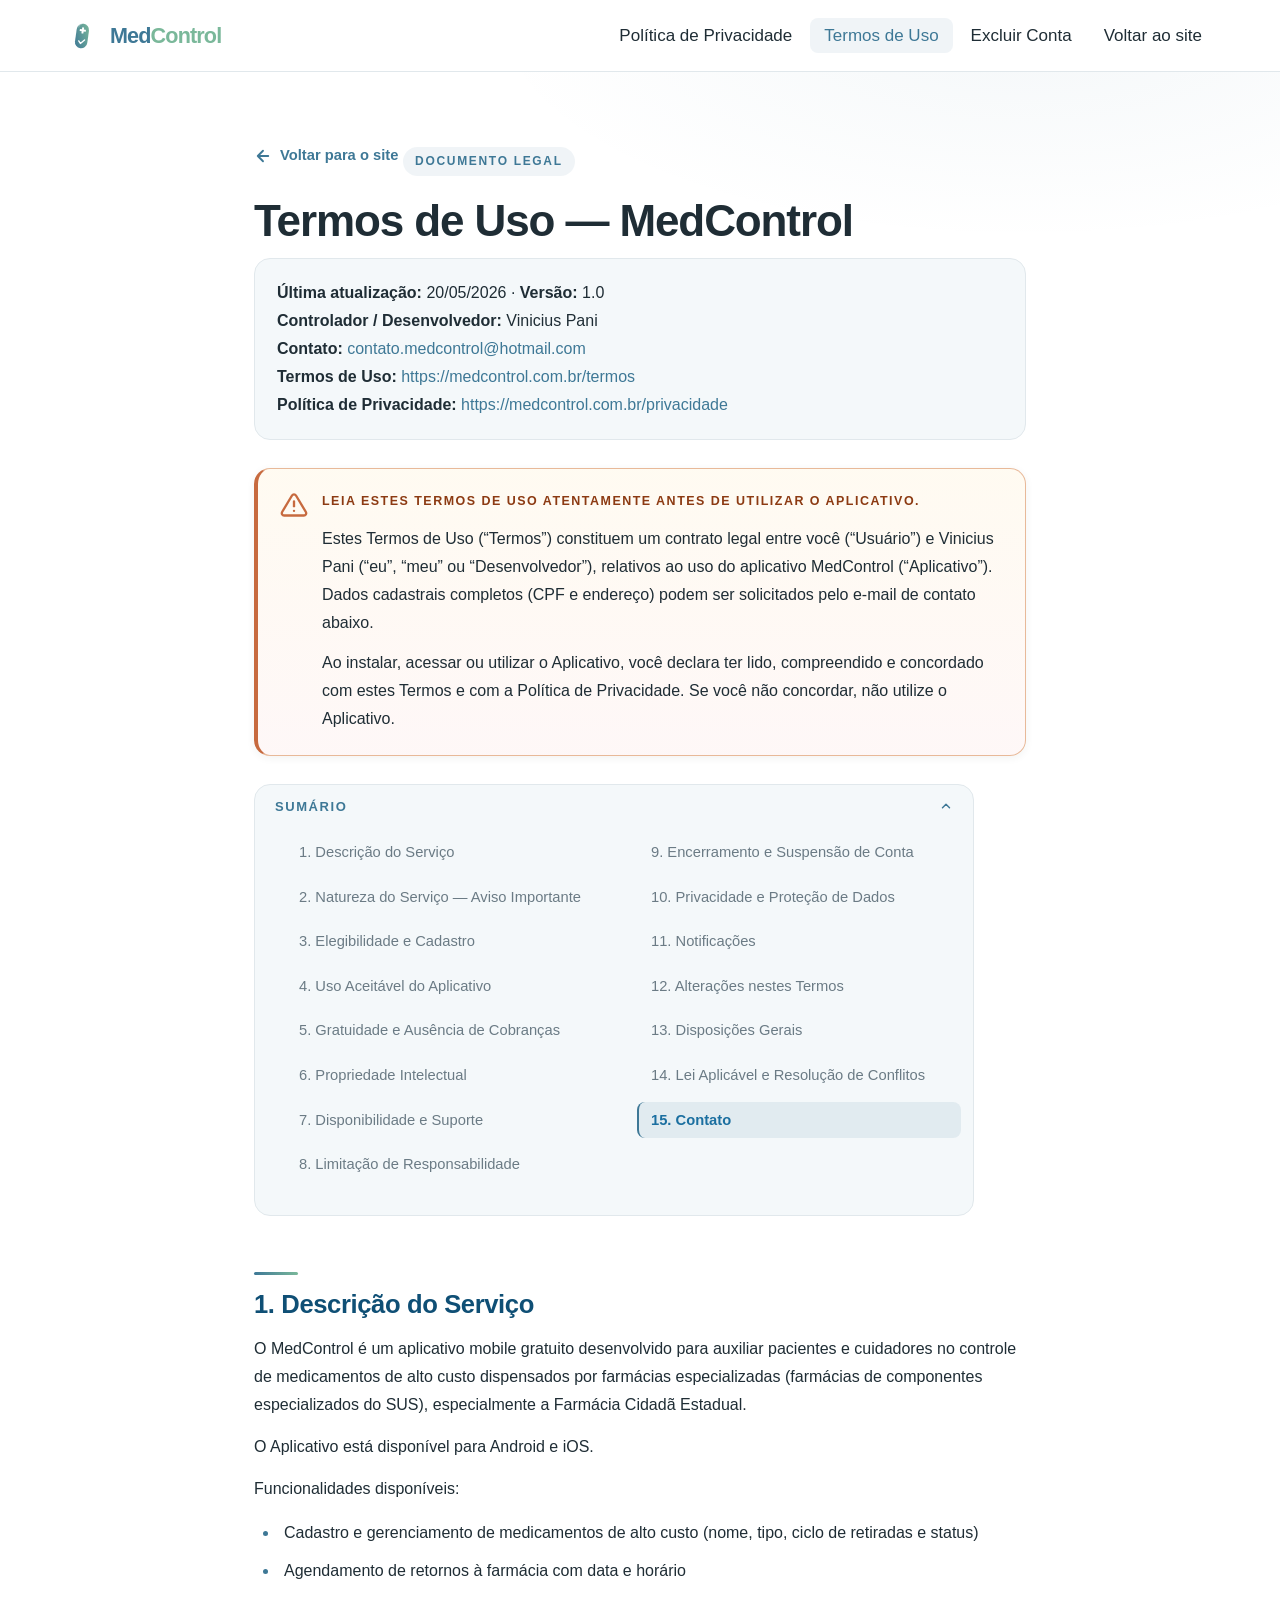
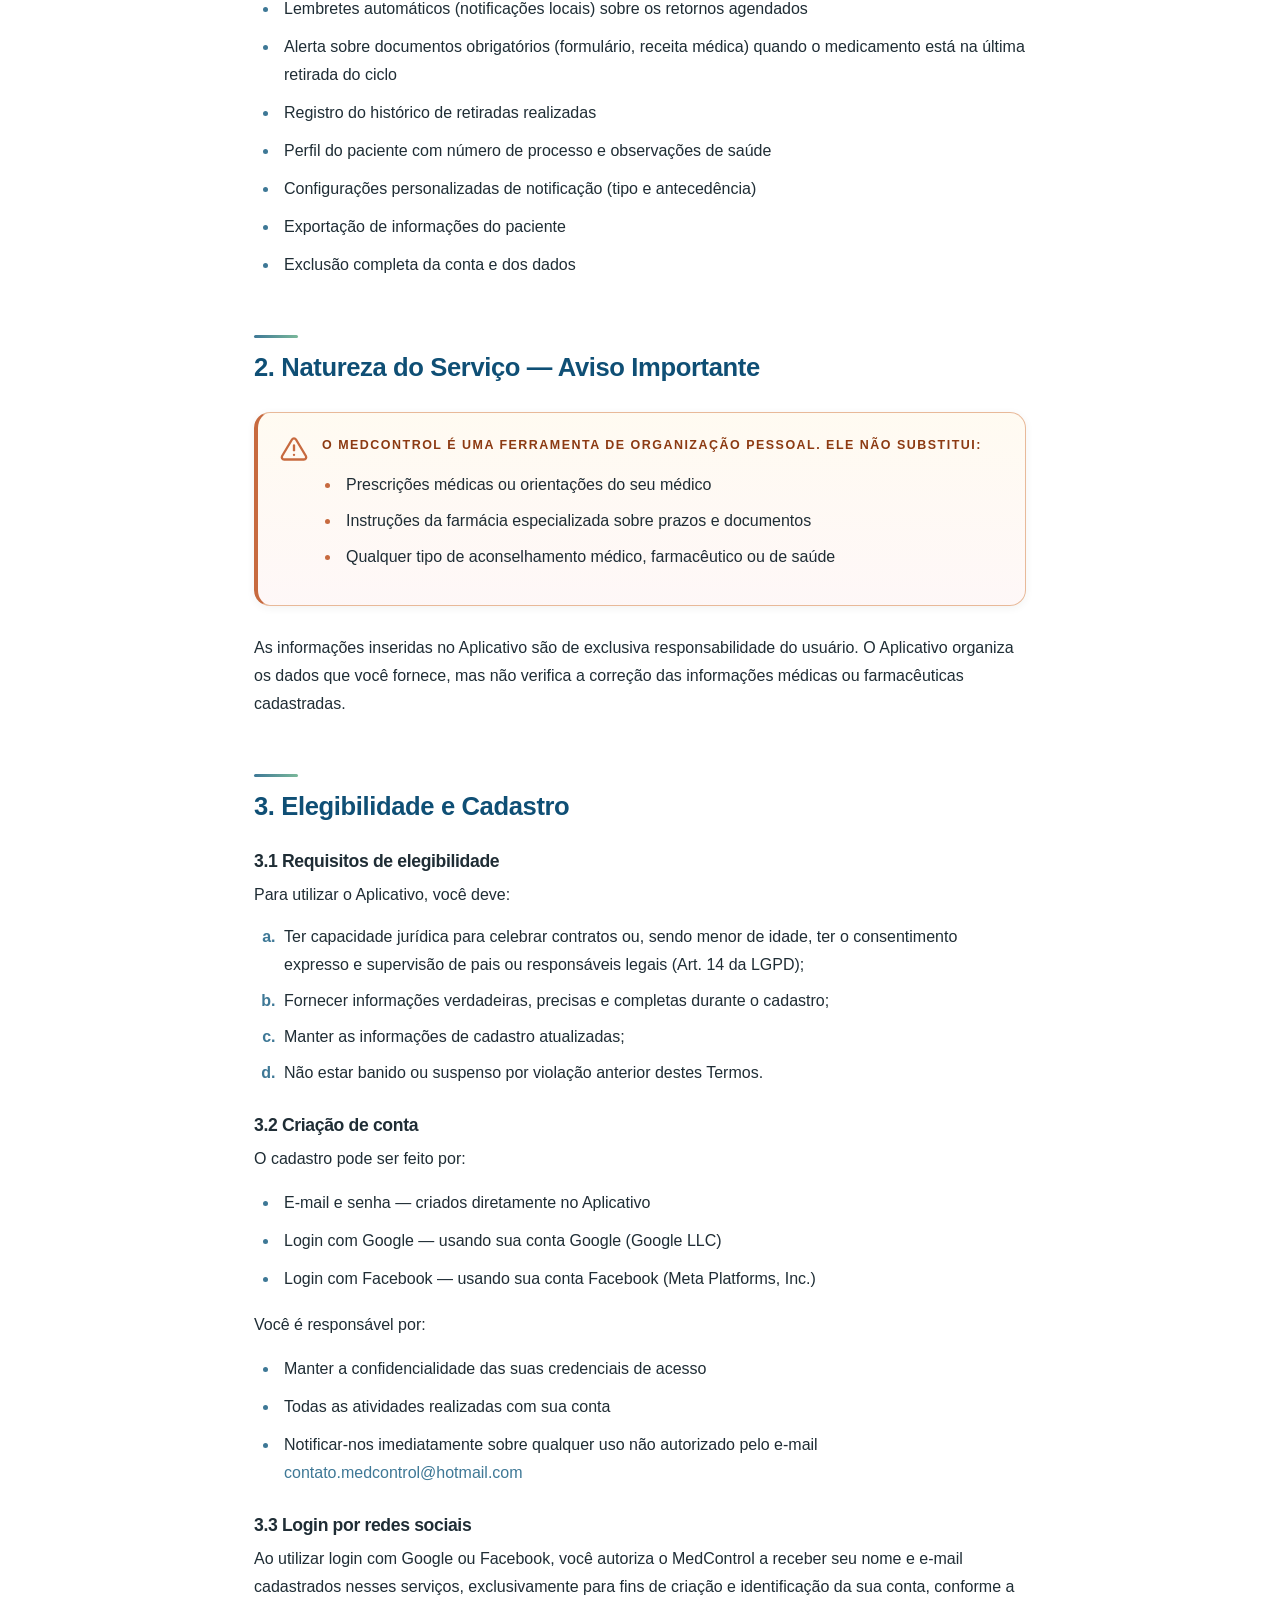
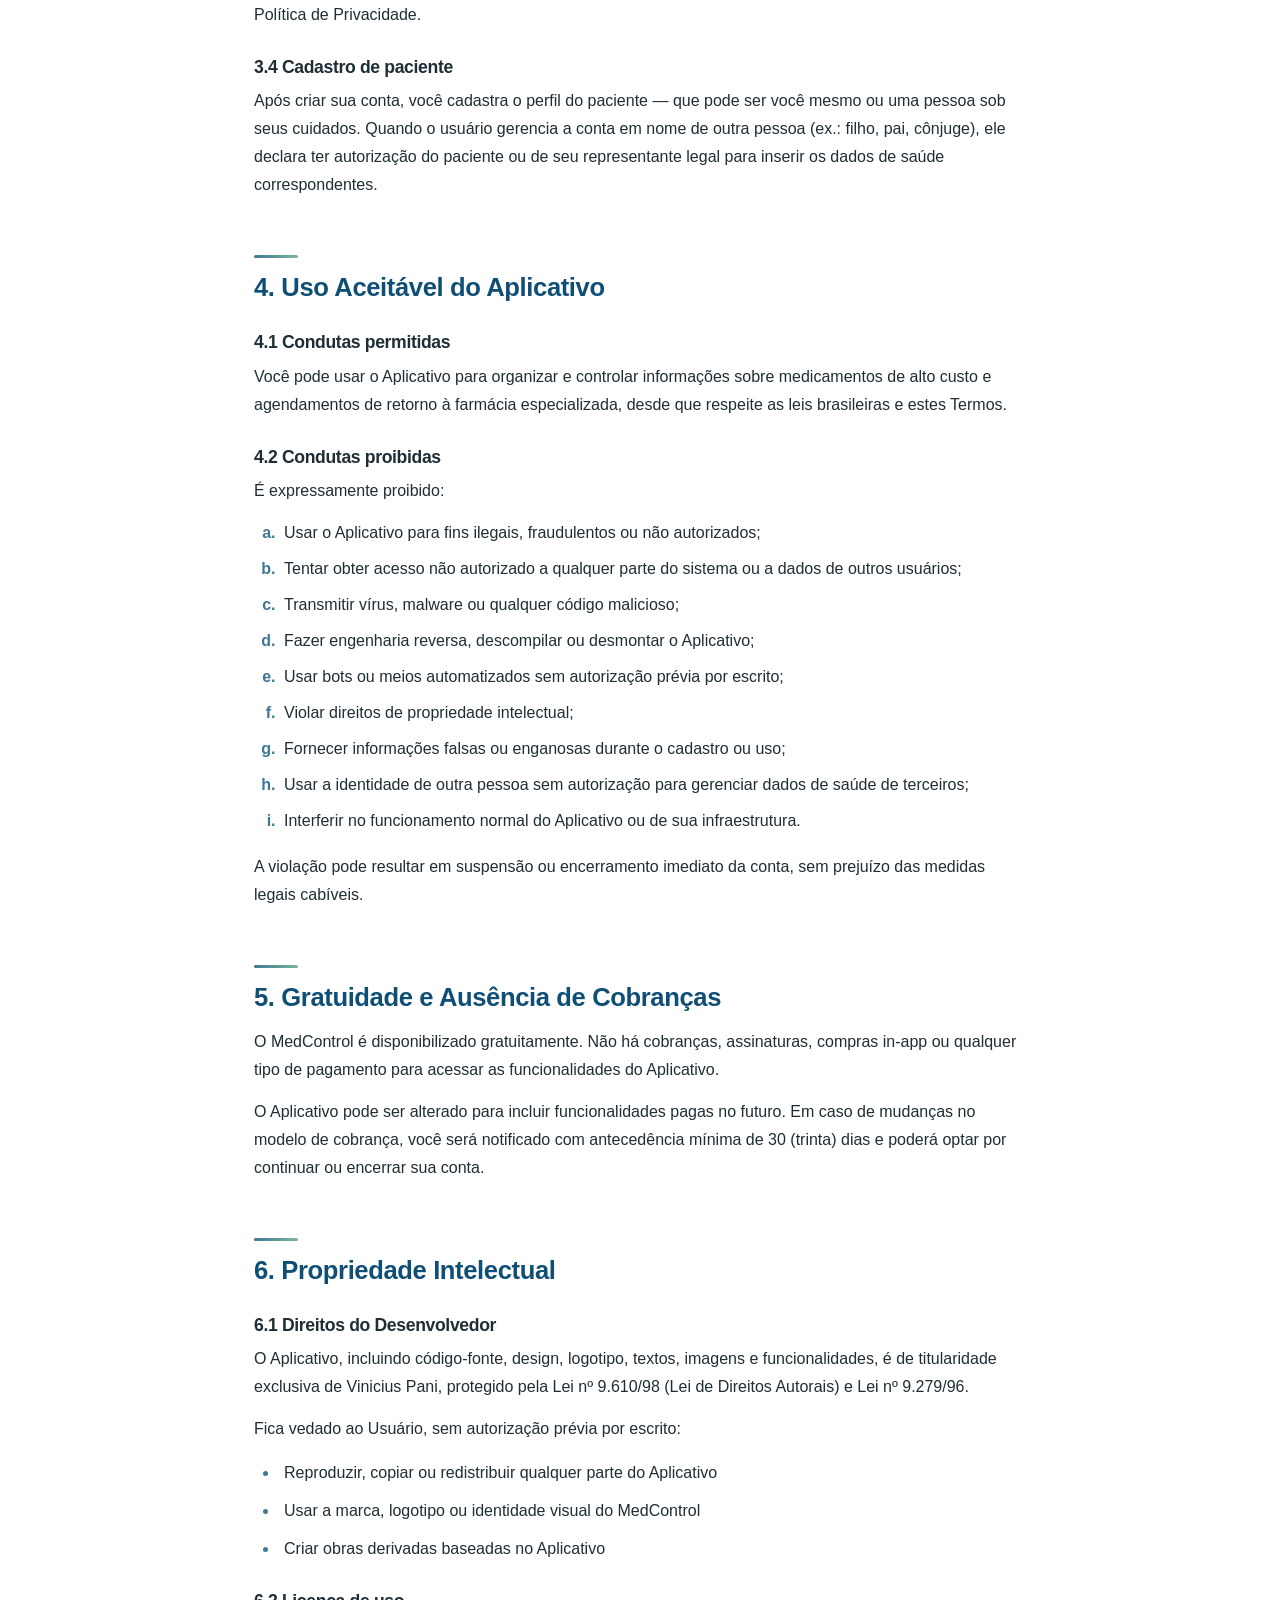
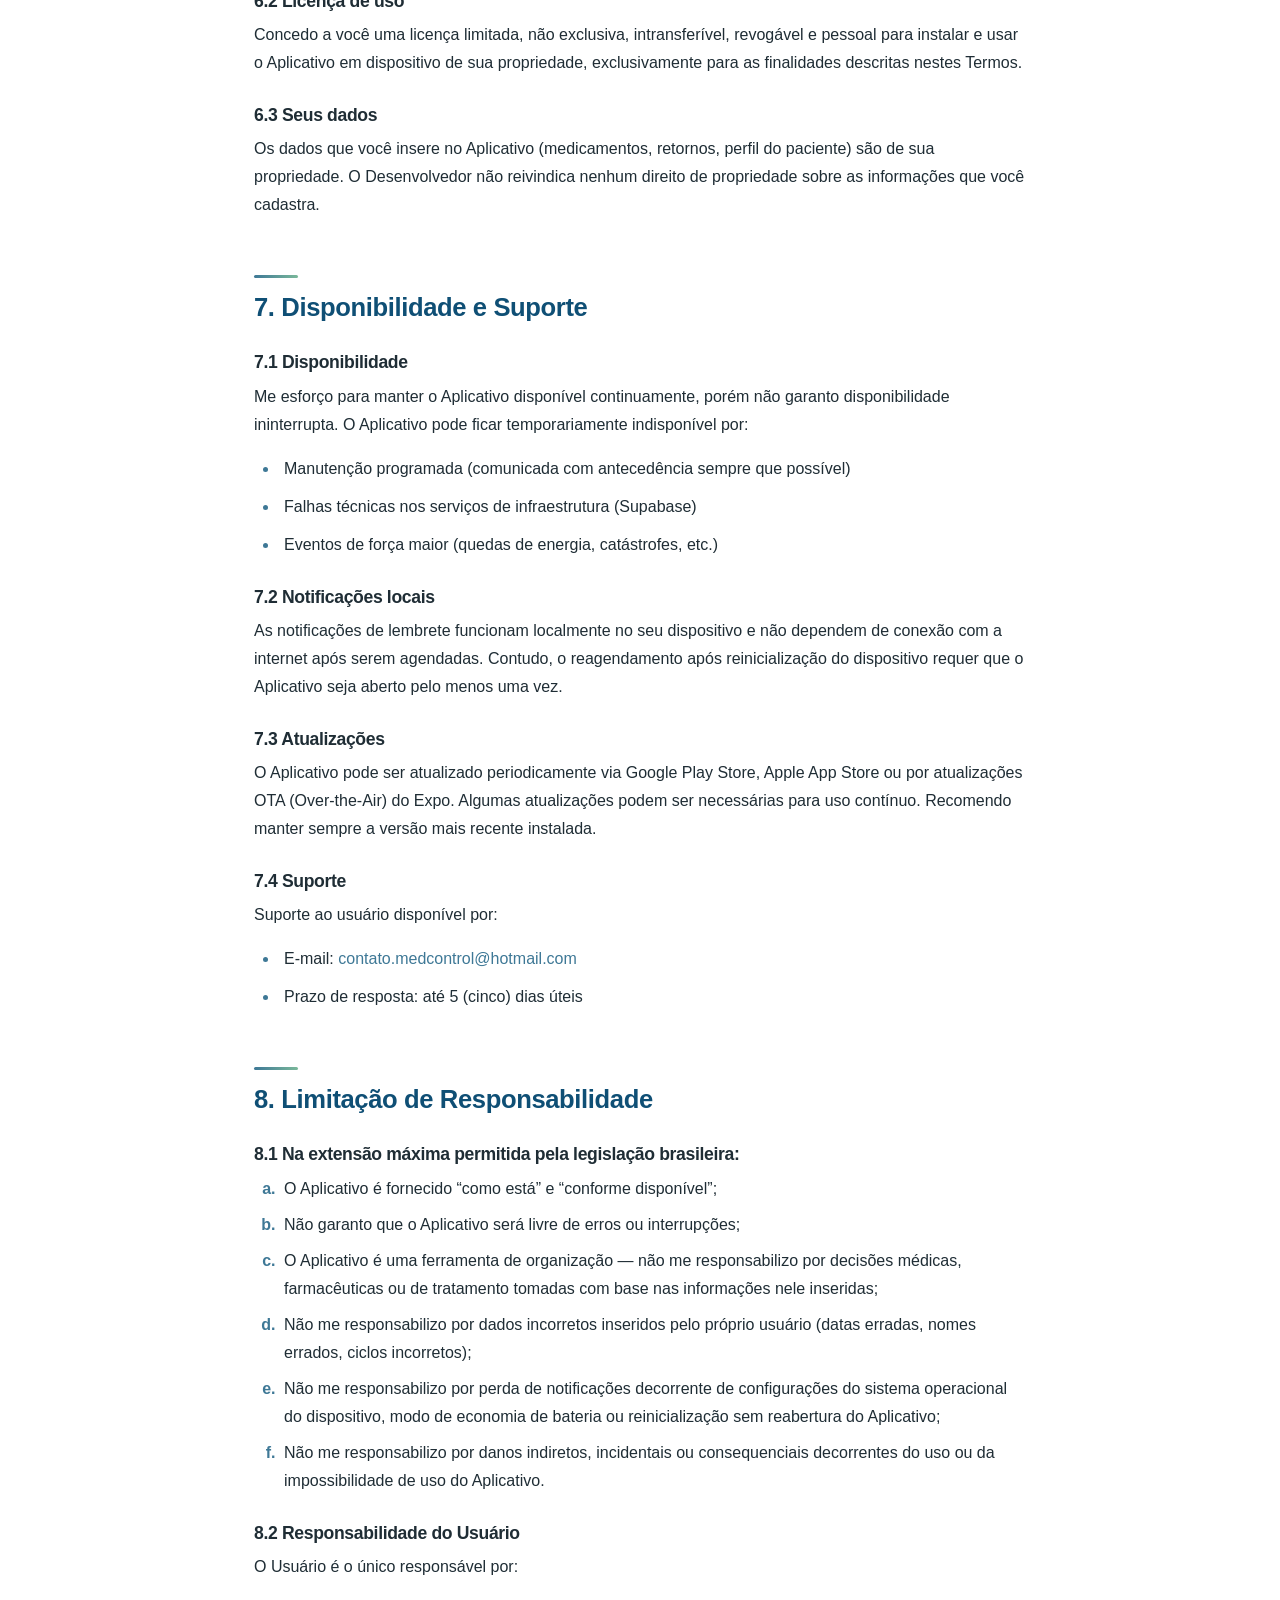
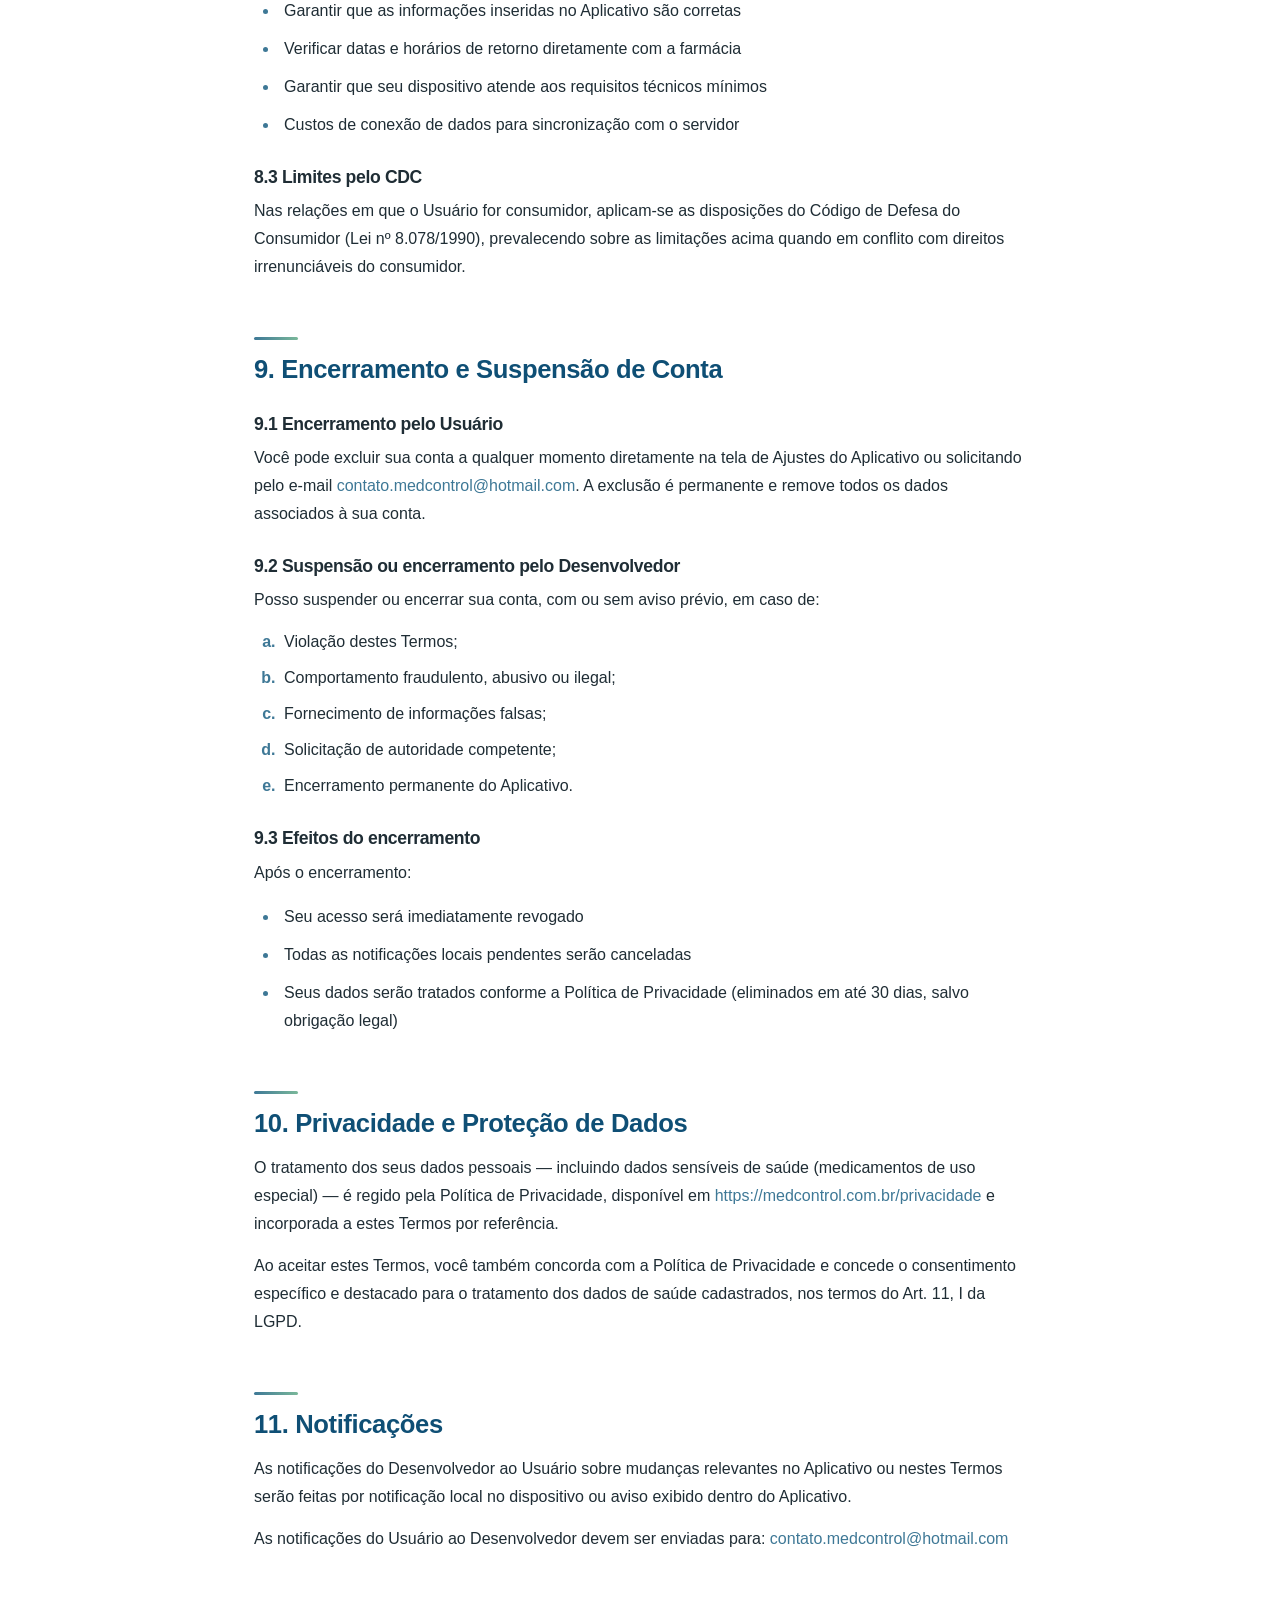
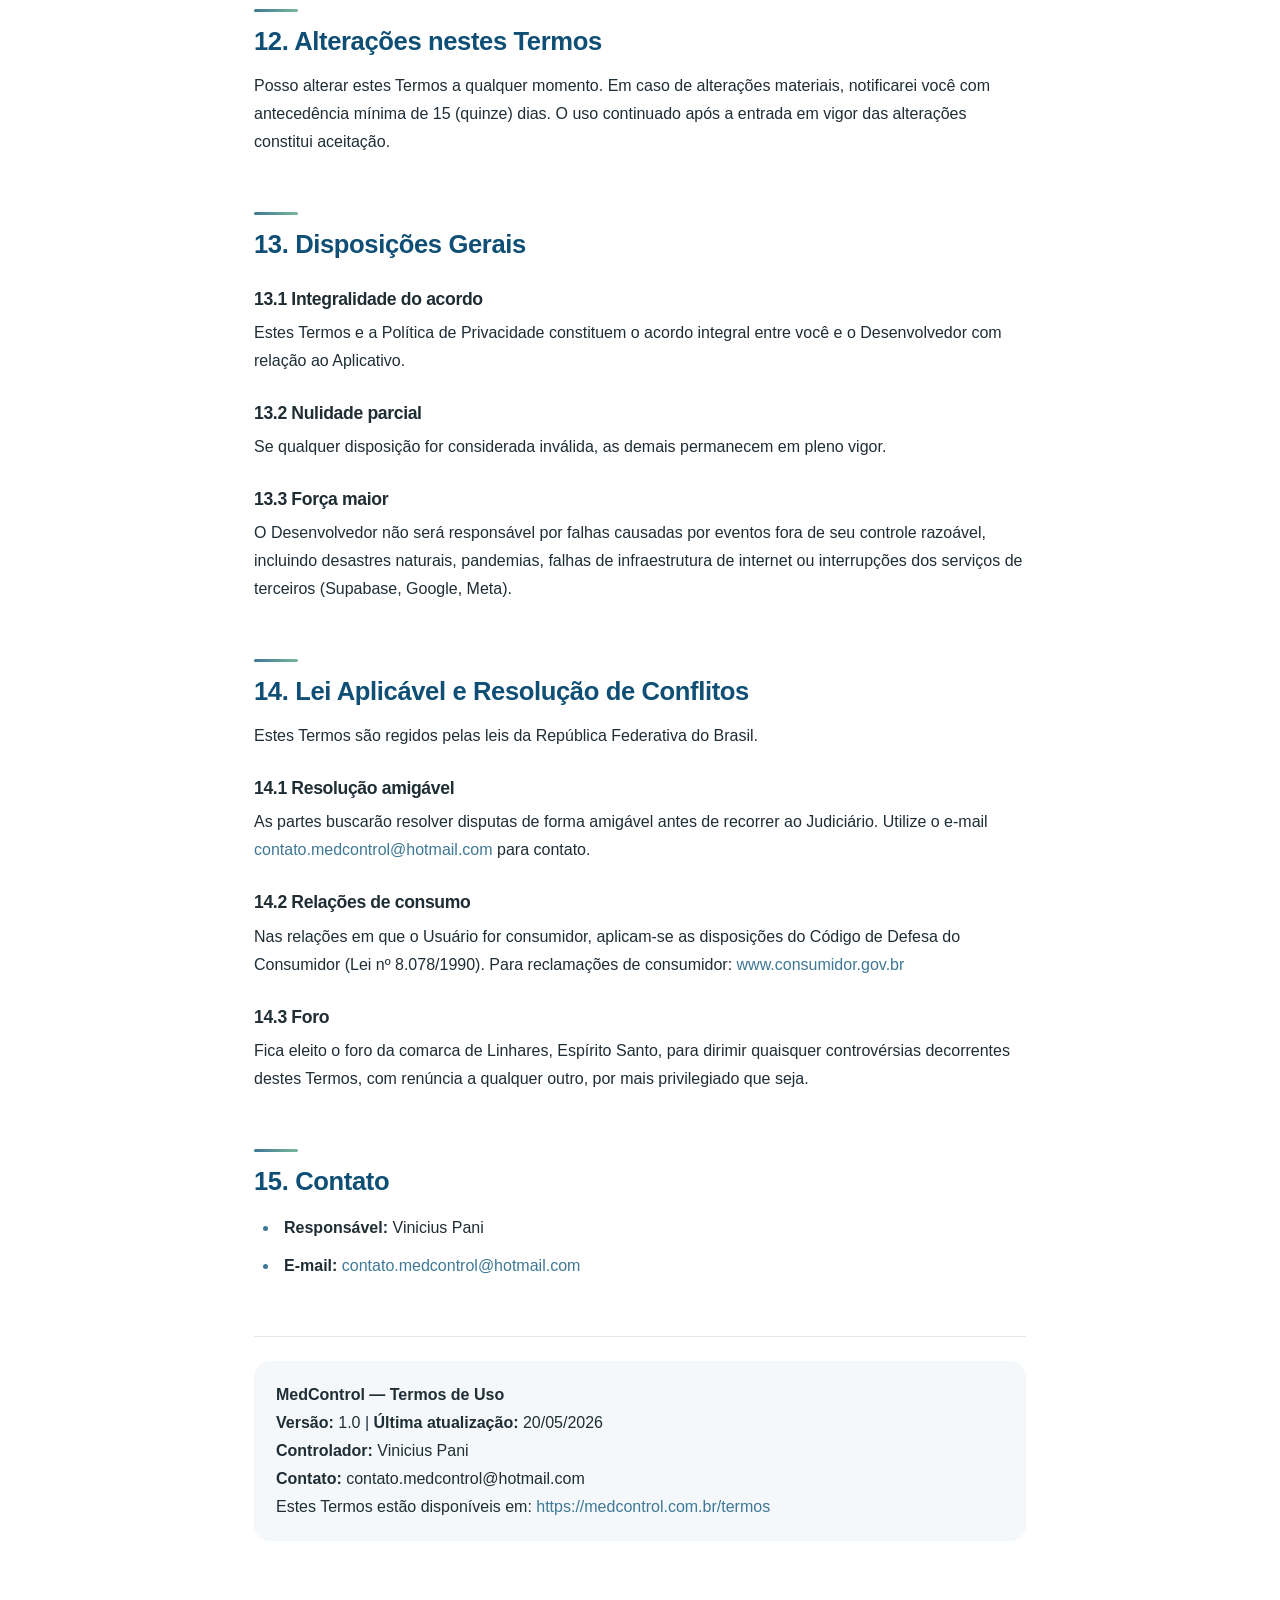
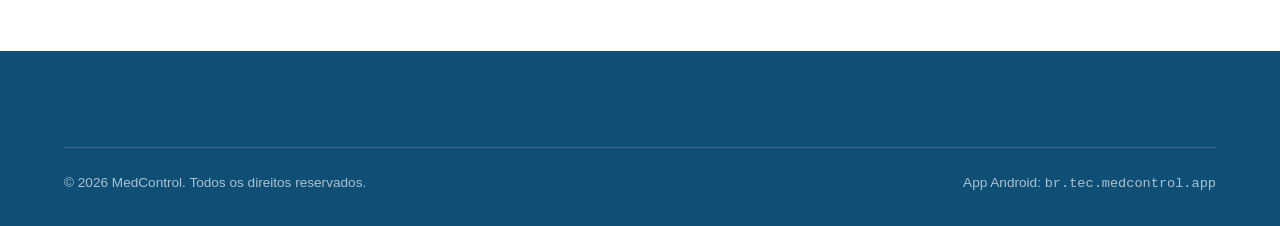
==== privacidade/termos.html @ dd40bfa2 "commit inicial projeto" ====
<!DOCTYPE html>
<html lang="pt-BR">
<head>
  <meta charset="UTF-8" />
  <meta name="viewport" content="width=device-width, initial-scale=1" />
  <title>Termos de Uso — MedControl</title>
  <meta name="description" content="Termos de Uso do MedControl. Leia antes de utilizar o aplicativo. O MedControl é ferramenta auxiliar e não substitui orientação médica." />
  <meta name="robots" content="index, follow" />
  <meta name="theme-color" content="#3E7896" />
  <link rel="canonical" href="https://privacidade.medcontrol.tec.br/termos.html" />

  <link rel="icon" type="image/svg+xml" href="/assets/brand/logo-mark.svg" />
  <link rel="apple-touch-icon" href="/assets/brand/app-icon.svg" />

  <meta property="og:type" content="article" />
  <meta property="og:locale" content="pt_BR" />
  <meta property="og:site_name" content="MedControl" />
  <meta property="og:title" content="Termos de Uso — MedControl" />
  <meta property="og:description" content="Condições para utilização do aplicativo MedControl." />
  <meta property="og:url" content="https://privacidade.medcontrol.tec.br/termos.html" />
  <meta property="og:image" content="https://medcontrol.tec.br/assets/og/og-image.png" />

  <meta name="twitter:card" content="summary_large_image" />
  <meta name="twitter:title" content="Termos de Uso — MedControl" />
  <meta name="twitter:description" content="Condições para utilização do aplicativo MedControl." />

  <link rel="stylesheet" href="/assets/css/styles.css" />
</head>
<body>

<a class="skip-link" href="#main">Pular para o conteúdo</a>

<header class="site-header">
  <div class="container">
    <a class="brand" href="../" aria-label="MedControl - voltar para o site">
      <img class="brand__mark" src="/assets/brand/logo-mark.svg" alt="" width="36" height="36" />
      <span class="brand__wordmark">
        <span class="w-med">Med</span><span class="w-control">Control</span>
      </span>
    </a>
    <nav class="nav" data-nav data-open="false" aria-label="Documentos legais">
      <ul class="nav__list">
        <li><a href="index.html">Política de Privacidade</a></li>
        <li><a href="termos.html" aria-current="page">Termos de Uso</a></li>
        <li><a href="exclusao-de-conta.html">Excluir Conta</a></li>
        <li><a href="../">Voltar ao site</a></li>
      </ul>
    </nav>
  </div>
</header>

<main id="main" class="legal">
  <div class="legal__layout">
    <div class="legal__container">
    <a class="legal__back" href="../">Voltar para o site</a>

    <span class="legal__eyebrow">Documento legal</span>
    <h1>Termos de Uso &mdash; MedControl</h1>
    <p class="legal__meta-card">
      <strong>Última atualização:</strong> 20/05/2026 &middot;
      <strong>Versão:</strong> 1.0<br />
      <strong>Controlador / Desenvolvedor:</strong> Vinicius Pani<br />
      <strong>Contato:</strong> <a href="mailto:contato.medcontrol@hotmail.com">contato.medcontrol@hotmail.com</a><br />
      <strong>Termos de Uso:</strong> <a href="https://medcontrol.com.br/termos" target="_blank" rel="noopener noreferrer">https://medcontrol.com.br/termos</a><br />
      <strong>Política de Privacidade:</strong> <a href="index.html">https://medcontrol.com.br/privacidade</a>
    </p>

    <div class="legal__warning" role="note">
      <p><strong>LEIA ESTES TERMOS DE USO ATENTAMENTE ANTES DE UTILIZAR O APLICATIVO.</strong></p>
      <p>Estes Termos de Uso (&ldquo;Termos&rdquo;) constituem um contrato legal entre você (&ldquo;Usuário&rdquo;) e Vinicius Pani (&ldquo;eu&rdquo;, &ldquo;meu&rdquo; ou &ldquo;Desenvolvedor&rdquo;), relativos ao uso do aplicativo MedControl (&ldquo;Aplicativo&rdquo;). Dados cadastrais completos (CPF e endereço) podem ser solicitados pelo e-mail de contato abaixo.</p>
      <p>Ao instalar, acessar ou utilizar o Aplicativo, você declara ter lido, compreendido e concordado com estes Termos e com a Política de Privacidade. Se você não concordar, não utilize o Aplicativo.</p>
    </div>

    <nav class="legal__toc" data-toc data-open="true" aria-label="Sumário do documento">
      <button type="button" class="legal__toc-header" aria-expanded="true" aria-controls="toc-list-termos">Sumário</button>
      <ol id="toc-list-termos" class="legal__toc-list">
        <li><a href="#secao-1">1. Descrição do Serviço</a></li>
        <li><a href="#secao-2">2. Natureza do Serviço &mdash; Aviso Importante</a></li>
        <li><a href="#secao-3">3. Elegibilidade e Cadastro</a></li>
        <li><a href="#secao-4">4. Uso Aceitável do Aplicativo</a></li>
        <li><a href="#secao-5">5. Gratuidade e Ausência de Cobranças</a></li>
        <li><a href="#secao-6">6. Propriedade Intelectual</a></li>
        <li><a href="#secao-7">7. Disponibilidade e Suporte</a></li>
        <li><a href="#secao-8">8. Limitação de Responsabilidade</a></li>
        <li><a href="#secao-9">9. Encerramento e Suspensão de Conta</a></li>
        <li><a href="#secao-10">10. Privacidade e Proteção de Dados</a></li>
        <li><a href="#secao-11">11. Notificações</a></li>
        <li><a href="#secao-12">12. Alterações nestes Termos</a></li>
        <li><a href="#secao-13">13. Disposições Gerais</a></li>
        <li><a href="#secao-14">14. Lei Aplicável e Resolução de Conflitos</a></li>
        <li><a href="#secao-15">15. Contato</a></li>
      </ol>
    </nav>

    <h2 id="secao-1">1. Descrição do Serviço</h2>
    <p>O MedControl é um aplicativo mobile gratuito desenvolvido para auxiliar pacientes e cuidadores no controle de medicamentos de alto custo dispensados por farmácias especializadas (farmácias de componentes especializados do SUS), especialmente a Farmácia Cidadã Estadual.</p>
    <p>O Aplicativo está disponível para Android e iOS.</p>
    <p>Funcionalidades disponíveis:</p>
    <ul>
      <li>Cadastro e gerenciamento de medicamentos de alto custo (nome, tipo, ciclo de retiradas e status)</li>
      <li>Agendamento de retornos à farmácia com data e horário</li>
      <li>Lembretes automáticos (notificações locais) sobre os retornos agendados</li>
      <li>Alerta sobre documentos obrigatórios (formulário, receita médica) quando o medicamento está na última retirada do ciclo</li>
      <li>Registro do histórico de retiradas realizadas</li>
      <li>Perfil do paciente com número de processo e observações de saúde</li>
      <li>Configurações personalizadas de notificação (tipo e antecedência)</li>
      <li>Exportação de informações do paciente</li>
      <li>Exclusão completa da conta e dos dados</li>
    </ul>

    <h2 id="secao-2">2. Natureza do Serviço &mdash; Aviso Importante</h2>
    <div class="legal__warning" role="note">
      <p><strong>O MedControl é uma ferramenta de ORGANIZAÇÃO PESSOAL. Ele não substitui:</strong></p>
      <ul>
        <li>Prescrições médicas ou orientações do seu médico</li>
        <li>Instruções da farmácia especializada sobre prazos e documentos</li>
        <li>Qualquer tipo de aconselhamento médico, farmacêutico ou de saúde</li>
      </ul>
    </div>
    <p>As informações inseridas no Aplicativo são de exclusiva responsabilidade do usuário. O Aplicativo organiza os dados que você fornece, mas não verifica a correção das informações médicas ou farmacêuticas cadastradas.</p>

    <h2 id="secao-3">3. Elegibilidade e Cadastro</h2>

    <h3>3.1 Requisitos de elegibilidade</h3>
    <p>Para utilizar o Aplicativo, você deve:</p>
    <ol type="a">
      <li>Ter capacidade jurídica para celebrar contratos ou, sendo menor de idade, ter o consentimento expresso e supervisão de pais ou responsáveis legais (Art. 14 da LGPD);</li>
      <li>Fornecer informações verdadeiras, precisas e completas durante o cadastro;</li>
      <li>Manter as informações de cadastro atualizadas;</li>
      <li>Não estar banido ou suspenso por violação anterior destes Termos.</li>
    </ol>

    <h3>3.2 Criação de conta</h3>
    <p>O cadastro pode ser feito por:</p>
    <ul>
      <li>E-mail e senha &mdash; criados diretamente no Aplicativo</li>
      <li>Login com Google &mdash; usando sua conta Google (Google LLC)</li>
      <li>Login com Facebook &mdash; usando sua conta Facebook (Meta Platforms, Inc.)</li>
    </ul>
    <p>Você é responsável por:</p>
    <ul>
      <li>Manter a confidencialidade das suas credenciais de acesso</li>
      <li>Todas as atividades realizadas com sua conta</li>
      <li>Notificar-nos imediatamente sobre qualquer uso não autorizado pelo e-mail <a href="mailto:contato.medcontrol@hotmail.com">contato.medcontrol@hotmail.com</a></li>
    </ul>

    <h3>3.3 Login por redes sociais</h3>
    <p>Ao utilizar login com Google ou Facebook, você autoriza o MedControl a receber seu nome e e-mail cadastrados nesses serviços, exclusivamente para fins de criação e identificação da sua conta, conforme a Política de Privacidade.</p>

    <h3>3.4 Cadastro de paciente</h3>
    <p>Após criar sua conta, você cadastra o perfil do paciente &mdash; que pode ser você mesmo ou uma pessoa sob seus cuidados. Quando o usuário gerencia a conta em nome de outra pessoa (ex.: filho, pai, cônjuge), ele declara ter autorização do paciente ou de seu representante legal para inserir os dados de saúde correspondentes.</p>

    <h2 id="secao-4">4. Uso Aceitável do Aplicativo</h2>

    <h3>4.1 Condutas permitidas</h3>
    <p>Você pode usar o Aplicativo para organizar e controlar informações sobre medicamentos de alto custo e agendamentos de retorno à farmácia especializada, desde que respeite as leis brasileiras e estes Termos.</p>

    <h3>4.2 Condutas proibidas</h3>
    <p>É expressamente proibido:</p>
    <ol type="a">
      <li>Usar o Aplicativo para fins ilegais, fraudulentos ou não autorizados;</li>
      <li>Tentar obter acesso não autorizado a qualquer parte do sistema ou a dados de outros usuários;</li>
      <li>Transmitir vírus, malware ou qualquer código malicioso;</li>
      <li>Fazer engenharia reversa, descompilar ou desmontar o Aplicativo;</li>
      <li>Usar bots ou meios automatizados sem autorização prévia por escrito;</li>
      <li>Violar direitos de propriedade intelectual;</li>
      <li>Fornecer informações falsas ou enganosas durante o cadastro ou uso;</li>
      <li>Usar a identidade de outra pessoa sem autorização para gerenciar dados de saúde de terceiros;</li>
      <li>Interferir no funcionamento normal do Aplicativo ou de sua infraestrutura.</li>
    </ol>
    <p>A violação pode resultar em suspensão ou encerramento imediato da conta, sem prejuízo das medidas legais cabíveis.</p>

    <h2 id="secao-5">5. Gratuidade e Ausência de Cobranças</h2>
    <p>O MedControl é disponibilizado gratuitamente. Não há cobranças, assinaturas, compras in-app ou qualquer tipo de pagamento para acessar as funcionalidades do Aplicativo.</p>
    <p>O Aplicativo pode ser alterado para incluir funcionalidades pagas no futuro. Em caso de mudanças no modelo de cobrança, você será notificado com antecedência mínima de 30 (trinta) dias e poderá optar por continuar ou encerrar sua conta.</p>

    <h2 id="secao-6">6. Propriedade Intelectual</h2>

    <h3>6.1 Direitos do Desenvolvedor</h3>
    <p>O Aplicativo, incluindo código-fonte, design, logotipo, textos, imagens e funcionalidades, é de titularidade exclusiva de Vinicius Pani, protegido pela Lei nº 9.610/98 (Lei de Direitos Autorais) e Lei nº 9.279/96.</p>
    <p>Fica vedado ao Usuário, sem autorização prévia por escrito:</p>
    <ul>
      <li>Reproduzir, copiar ou redistribuir qualquer parte do Aplicativo</li>
      <li>Usar a marca, logotipo ou identidade visual do MedControl</li>
      <li>Criar obras derivadas baseadas no Aplicativo</li>
    </ul>

    <h3>6.2 Licença de uso</h3>
    <p>Concedo a você uma licença limitada, não exclusiva, intransferível, revogável e pessoal para instalar e usar o Aplicativo em dispositivo de sua propriedade, exclusivamente para as finalidades descritas nestes Termos.</p>

    <h3>6.3 Seus dados</h3>
    <p>Os dados que você insere no Aplicativo (medicamentos, retornos, perfil do paciente) são de sua propriedade. O Desenvolvedor não reivindica nenhum direito de propriedade sobre as informações que você cadastra.</p>

    <h2 id="secao-7">7. Disponibilidade e Suporte</h2>

    <h3>7.1 Disponibilidade</h3>
    <p>Me esforço para manter o Aplicativo disponível continuamente, porém não garanto disponibilidade ininterrupta. O Aplicativo pode ficar temporariamente indisponível por:</p>
    <ul>
      <li>Manutenção programada (comunicada com antecedência sempre que possível)</li>
      <li>Falhas técnicas nos serviços de infraestrutura (Supabase)</li>
      <li>Eventos de força maior (quedas de energia, catástrofes, etc.)</li>
    </ul>

    <h3>7.2 Notificações locais</h3>
    <p>As notificações de lembrete funcionam localmente no seu dispositivo e não dependem de conexão com a internet após serem agendadas. Contudo, o reagendamento após reinicialização do dispositivo requer que o Aplicativo seja aberto pelo menos uma vez.</p>

    <h3>7.3 Atualizações</h3>
    <p>O Aplicativo pode ser atualizado periodicamente via Google Play Store, Apple App Store ou por atualizações OTA (Over-the-Air) do Expo. Algumas atualizações podem ser necessárias para uso contínuo. Recomendo manter sempre a versão mais recente instalada.</p>

    <h3>7.4 Suporte</h3>
    <p>Suporte ao usuário disponível por:</p>
    <ul>
      <li>E-mail: <a href="mailto:contato.medcontrol@hotmail.com">contato.medcontrol@hotmail.com</a></li>
      <li>Prazo de resposta: até 5 (cinco) dias úteis</li>
    </ul>

    <h2 id="secao-8">8. Limitação de Responsabilidade</h2>

    <h3>8.1 Na extensão máxima permitida pela legislação brasileira:</h3>
    <ol type="a">
      <li>O Aplicativo é fornecido &ldquo;como está&rdquo; e &ldquo;conforme disponível&rdquo;;</li>
      <li>Não garanto que o Aplicativo será livre de erros ou interrupções;</li>
      <li>O Aplicativo é uma ferramenta de organização &mdash; não me responsabilizo por decisões médicas, farmacêuticas ou de tratamento tomadas com base nas informações nele inseridas;</li>
      <li>Não me responsabilizo por dados incorretos inseridos pelo próprio usuário (datas erradas, nomes errados, ciclos incorretos);</li>
      <li>Não me responsabilizo por perda de notificações decorrente de configurações do sistema operacional do dispositivo, modo de economia de bateria ou reinicialização sem reabertura do Aplicativo;</li>
      <li>Não me responsabilizo por danos indiretos, incidentais ou consequenciais decorrentes do uso ou da impossibilidade de uso do Aplicativo.</li>
    </ol>

    <h3>8.2 Responsabilidade do Usuário</h3>
    <p>O Usuário é o único responsável por:</p>
    <ul>
      <li>Garantir que as informações inseridas no Aplicativo são corretas</li>
      <li>Verificar datas e horários de retorno diretamente com a farmácia</li>
      <li>Garantir que seu dispositivo atende aos requisitos técnicos mínimos</li>
      <li>Custos de conexão de dados para sincronização com o servidor</li>
    </ul>

    <h3>8.3 Limites pelo CDC</h3>
    <p>Nas relações em que o Usuário for consumidor, aplicam-se as disposições do Código de Defesa do Consumidor (Lei nº 8.078/1990), prevalecendo sobre as limitações acima quando em conflito com direitos irrenunciáveis do consumidor.</p>

    <h2 id="secao-9">9. Encerramento e Suspensão de Conta</h2>

    <h3>9.1 Encerramento pelo Usuário</h3>
    <p>Você pode excluir sua conta a qualquer momento diretamente na tela de Ajustes do Aplicativo ou solicitando pelo e-mail <a href="mailto:contato.medcontrol@hotmail.com">contato.medcontrol@hotmail.com</a>. A exclusão é permanente e remove todos os dados associados à sua conta.</p>

    <h3>9.2 Suspensão ou encerramento pelo Desenvolvedor</h3>
    <p>Posso suspender ou encerrar sua conta, com ou sem aviso prévio, em caso de:</p>
    <ol type="a">
      <li>Violação destes Termos;</li>
      <li>Comportamento fraudulento, abusivo ou ilegal;</li>
      <li>Fornecimento de informações falsas;</li>
      <li>Solicitação de autoridade competente;</li>
      <li>Encerramento permanente do Aplicativo.</li>
    </ol>

    <h3>9.3 Efeitos do encerramento</h3>
    <p>Após o encerramento:</p>
    <ul>
      <li>Seu acesso será imediatamente revogado</li>
      <li>Todas as notificações locais pendentes serão canceladas</li>
      <li>Seus dados serão tratados conforme a Política de Privacidade (eliminados em até 30 dias, salvo obrigação legal)</li>
    </ul>

    <h2 id="secao-10">10. Privacidade e Proteção de Dados</h2>
    <p>O tratamento dos seus dados pessoais &mdash; incluindo dados sensíveis de saúde (medicamentos de uso especial) &mdash; é regido pela Política de Privacidade, disponível em <a href="index.html">https://medcontrol.com.br/privacidade</a> e incorporada a estes Termos por referência.</p>
    <p>Ao aceitar estes Termos, você também concorda com a Política de Privacidade e concede o consentimento específico e destacado para o tratamento dos dados de saúde cadastrados, nos termos do Art. 11, I da LGPD.</p>

    <h2 id="secao-11">11. Notificações</h2>
    <p>As notificações do Desenvolvedor ao Usuário sobre mudanças relevantes no Aplicativo ou nestes Termos serão feitas por notificação local no dispositivo ou aviso exibido dentro do Aplicativo.</p>
    <p>As notificações do Usuário ao Desenvolvedor devem ser enviadas para: <a href="mailto:contato.medcontrol@hotmail.com">contato.medcontrol@hotmail.com</a></p>

    <h2 id="secao-12">12. Alterações nestes Termos</h2>
    <p>Posso alterar estes Termos a qualquer momento. Em caso de alterações materiais, notificarei você com antecedência mínima de 15 (quinze) dias. O uso continuado após a entrada em vigor das alterações constitui aceitação.</p>

    <h2 id="secao-13">13. Disposições Gerais</h2>

    <h3>13.1 Integralidade do acordo</h3>
    <p>Estes Termos e a Política de Privacidade constituem o acordo integral entre você e o Desenvolvedor com relação ao Aplicativo.</p>

    <h3>13.2 Nulidade parcial</h3>
    <p>Se qualquer disposição for considerada inválida, as demais permanecem em pleno vigor.</p>

    <h3>13.3 Força maior</h3>
    <p>O Desenvolvedor não será responsável por falhas causadas por eventos fora de seu controle razoável, incluindo desastres naturais, pandemias, falhas de infraestrutura de internet ou interrupções dos serviços de terceiros (Supabase, Google, Meta).</p>

    <h2 id="secao-14">14. Lei Aplicável e Resolução de Conflitos</h2>
    <p>Estes Termos são regidos pelas leis da República Federativa do Brasil.</p>

    <h3>14.1 Resolução amigável</h3>
    <p>As partes buscarão resolver disputas de forma amigável antes de recorrer ao Judiciário. Utilize o e-mail <a href="mailto:contato.medcontrol@hotmail.com">contato.medcontrol@hotmail.com</a> para contato.</p>

    <h3>14.2 Relações de consumo</h3>
    <p>Nas relações em que o Usuário for consumidor, aplicam-se as disposições do Código de Defesa do Consumidor (Lei nº 8.078/1990). Para reclamações de consumidor: <a href="https://www.consumidor.gov.br" target="_blank" rel="noopener noreferrer">www.consumidor.gov.br</a></p>

    <h3>14.3 Foro</h3>
    <p>Fica eleito o foro da comarca de Linhares, Espírito Santo, para dirimir quaisquer controvérsias decorrentes destes Termos, com renúncia a qualquer outro, por mais privilegiado que seja.</p>

    <h2 id="secao-15">15. Contato</h2>
    <ul>
      <li><strong>Responsável:</strong> Vinicius Pani</li>
      <li><strong>E-mail:</strong> <a href="mailto:contato.medcontrol@hotmail.com">contato.medcontrol@hotmail.com</a></li>
    </ul>

    <hr class="legal__doc-footer-divider" />

    <p class="legal__doc-footer">
      <strong>MedControl &mdash; Termos de Uso</strong><br />
      <strong>Versão:</strong> 1.0 | <strong>Última atualização:</strong> 20/05/2026<br />
      <strong>Controlador:</strong> Vinicius Pani<br />
      <strong>Contato:</strong> contato.medcontrol@hotmail.com<br />
      Estes Termos estão disponíveis em: <a href="https://medcontrol.com.br/termos" target="_blank" rel="noopener noreferrer">https://medcontrol.com.br/termos</a>
    </p>
    </div>
  </div>
</main>

<footer class="site-footer">
  <div class="container">
    <div class="footer__legal">
      <span>&copy; <span data-year>2026</span> MedControl. Todos os direitos reservados.</span>
      <span>App Android: <code>br.tec.medcontrol.app</code></span>
    </div>
  </div>
</footer>

<script src="/assets/js/script.js" defer></script>
</body>
</html>
---- assets/css/styles.css ----
/* =========================================================
   MedControl - Site institucional
   Tema: cores da marca + tipografia system
   ========================================================= */

:root {
  /* Paleta da marca */
  --brand-blue: #3E7896;
  --brand-green: #7AB89A;
  --brand-blue-deep: #1B6FA0;
  --brand-blue-darker: #0F4F75;

  /* Texto e neutros */
  --text-gray: #6B7B85;
  --text-dark: #1F2D35;
  --text-muted: #8A98A1;
  --bg-light: #F4F8FA;
  --bg-white: #FFFFFF;
  --border: #E1E8EC;

  /* Estados */
  --shadow-sm: 0 2px 8px rgba(31, 45, 53, 0.06);
  --shadow-md: 0 8px 24px rgba(31, 45, 53, 0.08);
  --shadow-lg: 0 20px 48px rgba(31, 45, 53, 0.12);

  /* Tipografia fluida */
  --fs-h1: clamp(2rem, 5vw + 0.5rem, 3.75rem);
  --fs-h2: clamp(1.5rem, 3vw + 0.5rem, 2.5rem);
  --fs-h3: clamp(1.125rem, 1.5vw + 0.5rem, 1.5rem);
  --fs-body: clamp(1rem, 0.5vw + 0.875rem, 1.0625rem);

  /* Espaçamento e raios */
  --container: 1200px;
  --radius-sm: 8px;
  --radius-md: 16px;
  --radius-lg: 24px;
  --radius-pill: 999px;

  --header-h: 72px;

  /* Animação */
  --ease: cubic-bezier(0.2, 0.7, 0.2, 1);
}

/* =========================================================
   Reset enxuto
   ========================================================= */
*, *::before, *::after { box-sizing: border-box; }
html { scroll-behavior: smooth; -webkit-text-size-adjust: 100%; }
body {
  margin: 0;
  font-family: -apple-system, BlinkMacSystemFont, "Segoe UI", Roboto,
               "Helvetica Neue", Arial, sans-serif;
  font-size: var(--fs-body);
  line-height: 1.6;
  color: var(--text-dark);
  background: var(--bg-white);
  -webkit-font-smoothing: antialiased;
  -moz-osx-font-smoothing: grayscale;
}
img, svg { max-width: 100%; display: block; }
a { color: var(--brand-blue); text-decoration: none; transition: color 0.2s var(--ease); }
a:hover { color: var(--brand-blue-deep); }
button { font-family: inherit; cursor: pointer; }

h1, h2, h3, h4 {
  margin: 0 0 0.5em;
  line-height: 1.15;
  letter-spacing: -0.02em;
  color: var(--text-dark);
}
p { margin: 0 0 1em; }

/* Foco acessível */
:focus-visible {
  outline: 3px solid var(--brand-green);
  outline-offset: 3px;
  border-radius: 4px;
}

/* Skip link */
.skip-link {
  position: absolute;
  left: -9999px;
  top: 0;
  background: var(--brand-blue);
  color: #fff;
  padding: 12px 20px;
  z-index: 9999;
  border-radius: 0 0 var(--radius-sm) 0;
  font-weight: 600;
}
.skip-link:focus { left: 0; }

/* =========================================================
   Containers e utilitários
   ========================================================= */
.container {
  width: 100%;
  max-width: var(--container);
  margin: 0 auto;
  padding: 0 24px;
}
.section { padding: clamp(64px, 8vw, 112px) 0; }
.section--alt { background: var(--bg-light); }

.section-head { text-align: center; max-width: 720px; margin: 0 auto 56px; }
.section-head h2 { font-size: var(--fs-h2); font-weight: 800; }
.section-head p { color: var(--text-gray); font-size: 1.0625rem; }

.eyebrow {
  display: inline-block;
  font-size: 0.8125rem;
  font-weight: 700;
  text-transform: uppercase;
  letter-spacing: 0.12em;
  color: var(--brand-blue);
  background: rgba(62, 120, 150, 0.08);
  padding: 6px 14px;
  border-radius: var(--radius-pill);
  margin-bottom: 16px;
}

/* =========================================================
   Botões
   ========================================================= */
.btn {
  display: inline-flex;
  align-items: center;
  justify-content: center;
  gap: 8px;
  font-weight: 600;
  font-size: 1rem;
  padding: 14px 26px;
  border-radius: var(--radius-pill);
  border: 2px solid transparent;
  transition: transform 0.2s var(--ease), box-shadow 0.2s var(--ease),
              background 0.2s var(--ease), color 0.2s var(--ease);
  text-decoration: none;
  white-space: nowrap;
}
.btn:hover { transform: translateY(-2px); }

.btn--primary {
  background: var(--brand-blue);
  color: #fff;
  box-shadow: 0 6px 16px rgba(62, 120, 150, 0.25);
}
.btn--primary:hover {
  background: var(--brand-blue-deep);
  color: #fff;
  box-shadow: 0 10px 24px rgba(62, 120, 150, 0.35);
}

.btn--ghost {
  background: transparent;
  color: var(--brand-blue);
  border-color: var(--brand-blue);
}
.btn--ghost:hover { background: var(--brand-blue); color: #fff; }

.btn--white {
  background: #fff;
  color: var(--brand-blue);
}
.btn--white:hover { background: var(--bg-light); color: var(--brand-blue-deep); }

.btn[aria-disabled="true"], .btn:disabled {
  opacity: 0.6;
  cursor: not-allowed;
  transform: none !important;
}

/* Play Store badge (placeholder) */
.play-badge {
  display: inline-flex;
  align-items: center;
  gap: 12px;
  background: #1F2D35;
  color: #fff;
  padding: 10px 22px;
  border-radius: var(--radius-md);
  font-weight: 600;
  text-decoration: none;
  transition: transform 0.2s var(--ease), background 0.2s var(--ease);
}
.play-badge:hover { background: #000; color: #fff; transform: translateY(-2px); }
.play-badge .play-badge__small { display: block; font-size: 0.7rem; opacity: 0.85; font-weight: 400; }
.play-badge .play-badge__big   { display: block; font-size: 1.05rem; line-height: 1; }
.play-badge svg { width: 28px; height: 28px; flex: none; }
.play-badge[aria-disabled="true"] { opacity: 0.7; cursor: not-allowed; }
.play-badge[aria-disabled="true"]:hover { transform: none; background: #1F2D35; }

/* =========================================================
   Header
   ========================================================= */
.site-header {
  position: sticky;
  top: 0;
  z-index: 100;
  background: rgba(255, 255, 255, 0.92);
  backdrop-filter: saturate(180%) blur(12px);
  -webkit-backdrop-filter: saturate(180%) blur(12px);
  border-bottom: 1px solid var(--border);
  height: var(--header-h);
  display: flex;
  align-items: center;
}
.site-header .container {
  display: flex;
  align-items: center;
  justify-content: space-between;
  gap: 24px;
}
.brand {
  display: inline-flex;
  align-items: center;
  gap: 10px;
  text-decoration: none;
}
.brand__mark { width: 36px; height: 36px; }
.brand__wordmark {
  font-weight: 800;
  font-size: 1.35rem;
  letter-spacing: -0.04em;
  line-height: 1;
}
.brand__wordmark .w-med    { color: var(--brand-blue); }
.brand__wordmark .w-control{ color: var(--brand-green); }

.nav { display: flex; align-items: center; gap: 8px; }
.nav__list {
  display: flex;
  gap: 4px;
  list-style: none;
  margin: 0;
  padding: 0;
}
.nav__list a {
  color: var(--text-dark);
  font-weight: 500;
  padding: 8px 14px;
  border-radius: var(--radius-sm);
  transition: background 0.2s var(--ease), color 0.2s var(--ease);
}
.nav__list a:hover { background: var(--bg-light); color: var(--brand-blue); }
.nav__list a[aria-current="page"],
.nav__list a[aria-current="location"] {
  color: var(--brand-blue);
  background: rgba(62, 120, 150, 0.08);
  position: relative;
}
.nav__list a[aria-current="location"]::after {
  content: "";
  position: absolute;
  left: 14px;
  right: 14px;
  bottom: 2px;
  height: 2px;
  background: var(--brand-blue);
  border-radius: 2px;
}
.nav__cta { margin-left: 12px; padding: 10px 20px; font-size: 0.95rem; }

.nav-toggle {
  display: none;
  background: transparent;
  border: 0;
  width: 44px;
  height: 44px;
  padding: 0;
  border-radius: var(--radius-sm);
  align-items: center;
  justify-content: center;
}
.nav-toggle:hover { background: var(--bg-light); }
.nav-toggle__bars, .nav-toggle__bars::before, .nav-toggle__bars::after {
  display: block;
  width: 22px;
  height: 2px;
  background: var(--text-dark);
  border-radius: 2px;
  transition: transform 0.25s var(--ease), opacity 0.2s var(--ease);
  position: relative;
}
.nav-toggle__bars::before, .nav-toggle__bars::after {
  content: "";
  position: absolute;
  left: 0;
}
.nav-toggle__bars::before { top: -7px; }
.nav-toggle__bars::after  { top:  7px; }

.nav-toggle[aria-expanded="true"] .nav-toggle__bars { background: transparent; }
.nav-toggle[aria-expanded="true"] .nav-toggle__bars::before { transform: translateY(7px) rotate(45deg); }
.nav-toggle[aria-expanded="true"] .nav-toggle__bars::after  { transform: translateY(-7px) rotate(-45deg); }

@media (max-width: 880px) {
  .nav-toggle { display: inline-flex; }
  .nav {
    position: fixed;
    inset: var(--header-h) 0 auto 0;
    background: #fff;
    border-bottom: 1px solid var(--border);
    flex-direction: column;
    align-items: stretch;
    padding: 16px 24px 24px;
    gap: 8px;
    transform: translateY(-110%);
    transition: transform 0.3s var(--ease);
    box-shadow: var(--shadow-md);
  }
  .nav[data-open="true"] { transform: translateY(0); }
  .nav__list { flex-direction: column; gap: 0; }
  .nav__list a { padding: 14px 12px; font-size: 1.05rem; }
  .nav__cta { margin: 12px 0 0; align-self: stretch; }
}

/* =========================================================
   Hero
   ========================================================= */
.hero {
  position: relative;
  overflow: hidden;
  padding: clamp(56px, 8vw, 96px) 0 clamp(72px, 10vw, 120px);
  background:
    radial-gradient(1200px 600px at 90% -10%, rgba(122, 184, 154, 0.18), transparent 60%),
    radial-gradient(900px 500px at -10% 110%, rgba(62, 120, 150, 0.18), transparent 60%),
    var(--bg-white);
}
.hero__grid {
  display: grid;
  grid-template-columns: 1fr;
  gap: 56px;
  align-items: center;
}
@media (min-width: 960px) {
  .hero__grid { grid-template-columns: 1.1fr 1fr; gap: 64px; }
}
.hero__title {
  font-size: var(--fs-h1);
  font-weight: 800;
  letter-spacing: -0.03em;
  margin-bottom: 20px;
}
.hero__title .accent { color: var(--brand-blue); }
.hero__subtitle {
  font-size: 1.125rem;
  color: var(--text-gray);
  max-width: 540px;
  margin-bottom: 32px;
}
.hero__ctas {
  display: flex;
  flex-wrap: wrap;
  gap: 14px;
  align-items: center;
}
.hero__trust {
  margin-top: 28px;
  display: flex;
  flex-wrap: wrap;
  gap: 18px;
  color: var(--text-gray);
  font-size: 0.92rem;
}
.hero__trust span { display: inline-flex; align-items: center; gap: 8px; }
.hero__trust svg { width: 18px; height: 18px; color: var(--brand-green); }

/* Phone mockup placeholder */
.phone {
  position: relative;
  width: 280px;
  max-width: 100%;
  aspect-ratio: 9 / 19;
  margin: 0 auto;
  border-radius: 44px;
  background: linear-gradient(150deg, var(--brand-blue), var(--brand-green));
  padding: 14px;
  box-shadow: var(--shadow-lg);
}
.phone::before {
  content: "";
  position: absolute;
  top: 18px; left: 50%;
  width: 110px; height: 22px;
  background: #1F2D35;
  border-radius: 0 0 14px 14px;
  transform: translateX(-50%);
  z-index: 2;
}
.phone__screen {
  width: 100%;
  height: 100%;
  background: var(--bg-light);
  border-radius: 32px;
  display: flex;
  align-items: center;
  justify-content: center;
  padding: 24px;
  text-align: center;
  color: var(--text-gray);
  font-size: 0.85rem;
  line-height: 1.5;
  position: relative;
  overflow: hidden;
}
.phone__screen::before {
  content: "";
  position: absolute;
  inset: 0;
  background:
    linear-gradient(180deg, rgba(62,120,150,0.08), transparent 40%),
    repeating-linear-gradient(180deg,
      transparent 0 36px,
      rgba(62,120,150,0.06) 36px 37px);
}
.phone__screen span {
  position: relative;
  background: rgba(255,255,255,0.85);
  padding: 12px 14px;
  border-radius: 12px;
  border: 1px dashed var(--border);
}

/* =========================================================
   Recursos (cards)
   ========================================================= */
.features {
  display: grid;
  grid-template-columns: 1fr;
  gap: 20px;
}
@media (min-width: 640px) { .features { grid-template-columns: repeat(2, 1fr); } }
@media (min-width: 980px) { .features { grid-template-columns: repeat(3, 1fr); } }

.feature {
  background: #fff;
  border: 1px solid var(--border);
  border-radius: var(--radius-md);
  padding: 28px;
  transition: transform 0.25s var(--ease), box-shadow 0.25s var(--ease),
              border-color 0.25s var(--ease);
}
.feature:hover {
  transform: translateY(-4px);
  box-shadow: var(--shadow-md);
  border-color: rgba(62, 120, 150, 0.25);
}
.feature__icon {
  width: 52px; height: 52px;
  border-radius: 14px;
  background: linear-gradient(135deg, rgba(62,120,150,0.12), rgba(122,184,154,0.18));
  color: var(--brand-blue);
  display: inline-flex;
  align-items: center;
  justify-content: center;
  margin-bottom: 18px;
}
.feature__icon svg { width: 26px; height: 26px; }
.feature h3 { font-size: 1.15rem; font-weight: 700; margin-bottom: 8px; }
.feature p { color: var(--text-gray); margin: 0; font-size: 0.98rem; }

/* =========================================================
   Como funciona (steps)
   ========================================================= */
.steps {
  display: grid;
  grid-template-columns: 1fr;
  gap: 24px;
}
@media (min-width: 860px) { .steps { grid-template-columns: repeat(3, 1fr); } }

.step {
  position: relative;
  background: #fff;
  border: 1px solid var(--border);
  border-radius: var(--radius-md);
  padding: 32px 28px;
}
.step__num {
  display: inline-flex;
  align-items: center;
  justify-content: center;
  width: 44px; height: 44px;
  border-radius: 50%;
  background: linear-gradient(135deg, var(--brand-blue), var(--brand-green));
  color: #fff;
  font-weight: 800;
  font-size: 1.1rem;
  margin-bottom: 18px;
}
.step h3 { font-size: 1.2rem; font-weight: 700; margin-bottom: 8px; }
.step p  { color: var(--text-gray); margin: 0; }

/* =========================================================
   Screenshots
   ========================================================= */
.shots {
  display: grid;
  grid-template-columns: repeat(2, 1fr);
  gap: 18px;
}
@media (min-width: 700px) { .shots { grid-template-columns: repeat(3, 1fr); } }
@media (min-width: 1000px) { .shots { grid-template-columns: repeat(4, 1fr); } }

.shot {
  aspect-ratio: 9 / 18;
  border-radius: var(--radius-lg);
  background:
    linear-gradient(180deg, rgba(62,120,150,0.06), rgba(122,184,154,0.06)),
    var(--bg-light);
  border: 1px solid var(--border);
  display: flex;
  align-items: center;
  justify-content: center;
  text-align: center;
  padding: 16px;
  color: var(--text-gray);
  font-size: 0.85rem;
  position: relative;
  overflow: hidden;
}
.shot::after {
  content: "";
  position: absolute;
  inset: 0;
  background: repeating-linear-gradient(180deg,
    transparent 0 32px,
    rgba(62,120,150,0.05) 32px 33px);
  pointer-events: none;
}

/* =========================================================
   FAQ (accordion)
   ========================================================= */
.faq {
  max-width: 820px;
  margin: 0 auto;
  display: flex;
  flex-direction: column;
  gap: 12px;
}
.faq__item {
  background: #fff;
  border: 1px solid var(--border);
  border-radius: var(--radius-md);
  overflow: hidden;
  transition: border-color 0.2s var(--ease), box-shadow 0.2s var(--ease);
}
.faq__item[data-open="true"] {
  border-color: rgba(62, 120, 150, 0.35);
  box-shadow: var(--shadow-sm);
}
.faq__q {
  width: 100%;
  text-align: left;
  background: transparent;
  border: 0;
  padding: 20px 22px;
  font-size: 1.02rem;
  font-weight: 600;
  color: var(--text-dark);
  display: flex;
  align-items: center;
  justify-content: space-between;
  gap: 16px;
}
.faq__q:hover { color: var(--brand-blue); }
.faq__q::after {
  content: "";
  width: 12px; height: 12px;
  border-right: 2px solid var(--brand-blue);
  border-bottom: 2px solid var(--brand-blue);
  transform: rotate(45deg);
  transition: transform 0.25s var(--ease);
  flex: none;
  margin-top: -6px;
}
.faq__item[data-open="true"] .faq__q::after { transform: rotate(-135deg); margin-top: 4px; }
.faq__a {
  max-height: 0;
  overflow: hidden;
  transition: max-height 0.3s var(--ease);
}
.faq__a__inner {
  padding: 0 22px 20px;
  color: var(--text-gray);
}
.faq__item[data-open="true"] .faq__a { max-height: 400px; }

/* =========================================================
   CTA final
   ========================================================= */
.cta-banner {
  background: linear-gradient(135deg, var(--brand-blue), var(--brand-green));
  color: #fff;
  border-radius: var(--radius-lg);
  padding: clamp(40px, 6vw, 72px);
  text-align: center;
  box-shadow: var(--shadow-lg);
  position: relative;
  overflow: hidden;
}
.cta-banner::before, .cta-banner::after {
  content: "";
  position: absolute;
  border-radius: 50%;
  background: rgba(255, 255, 255, 0.08);
}
.cta-banner::before { width: 280px; height: 280px; top: -120px; right: -80px; }
.cta-banner::after  { width: 220px; height: 220px; bottom: -120px; left: -60px; }
.cta-banner h2 {
  color: #fff;
  font-size: var(--fs-h2);
  font-weight: 800;
  margin-bottom: 16px;
  position: relative;
}
.cta-banner p {
  color: rgba(255,255,255,0.92);
  font-size: 1.1rem;
  max-width: 560px;
  margin: 0 auto 28px;
  position: relative;
}
.cta-banner .cta-banner__actions {
  position: relative;
  display: inline-flex;
  flex-wrap: wrap;
  gap: 14px;
  justify-content: center;
}

/* =========================================================
   Footer
   ========================================================= */
.site-footer {
  background: #0F4F75;
  color: rgba(255,255,255,0.85);
  padding: 56px 0 32px;
}
.site-footer a { color: #fff; }
.site-footer a:hover { color: var(--brand-green); }
.footer__grid {
  display: grid;
  grid-template-columns: 1fr;
  gap: 40px;
}
@media (min-width: 760px) {
  .footer__grid { grid-template-columns: 2fr 1fr 1fr; }
}
.footer__brand .brand__wordmark { color: #fff; }
.footer__brand .brand__wordmark .w-med { color: #fff; }
.footer__brand .brand__wordmark .w-control { color: var(--brand-green); }
.footer__tagline {
  margin-top: 16px;
  font-size: 0.95rem;
  color: rgba(255,255,255,0.75);
  max-width: 360px;
}
.footer__col h4 {
  color: #fff;
  font-size: 0.85rem;
  text-transform: uppercase;
  letter-spacing: 0.1em;
  margin-bottom: 16px;
}
.footer__col ul {
  list-style: none;
  padding: 0; margin: 0;
  display: flex; flex-direction: column; gap: 10px;
  font-size: 0.96rem;
}
.footer__legal {
  margin-top: 40px;
  padding-top: 24px;
  border-top: 1px solid rgba(255,255,255,0.15);
  display: flex;
  flex-wrap: wrap;
  gap: 12px;
  justify-content: space-between;
  font-size: 0.85rem;
  color: rgba(255,255,255,0.65);
}

/* =========================================================
   Páginas legais (privacidade/termos)
   ========================================================= */
.legal {
  padding: clamp(40px, 6vw, 72px) 0 clamp(64px, 8vw, 96px);
  background:
    radial-gradient(900px 380px at 80% -60px, rgba(62, 120, 150, 0.06), transparent 60%),
    var(--bg-white);
}
.legal__container {
  max-width: 820px;
  margin: 0 auto;
  padding: 0 24px;
}

/* Wrapper externo do conteúdo legal (sem padding próprio para evitar dupla margem) */
.legal__layout {
  width: 100%;
}

/* Frontispício */
.legal__back {
  display: inline-flex;
  align-items: center;
  gap: 8px;
  margin-bottom: 28px;
  font-weight: 600;
  font-size: 0.92rem;
  color: var(--brand-blue);
}
.legal__back::before {
  content: "";
  width: 18px;
  height: 18px;
  background-color: currentColor;
  -webkit-mask: url("data:image/svg+xml;utf8,<svg xmlns='http://www.w3.org/2000/svg' viewBox='0 0 24 24' fill='none' stroke='currentColor' stroke-width='2.5' stroke-linecap='round' stroke-linejoin='round'><path d='M19 12H5M12 19l-7-7 7-7'/></svg>") center / contain no-repeat;
          mask: url("data:image/svg+xml;utf8,<svg xmlns='http://www.w3.org/2000/svg' viewBox='0 0 24 24' fill='none' stroke='currentColor' stroke-width='2.5' stroke-linecap='round' stroke-linejoin='round'><path d='M19 12H5M12 19l-7-7 7-7'/></svg>") center / contain no-repeat;
  transition: transform 0.2s var(--ease);
}
.legal__back:hover::before { transform: translateX(-3px); }

.legal__eyebrow {
  display: inline-block;
  font-size: 0.75rem;
  font-weight: 700;
  text-transform: uppercase;
  letter-spacing: 0.14em;
  color: var(--brand-blue);
  background: rgba(62, 120, 150, 0.08);
  padding: 5px 12px;
  border-radius: var(--radius-pill);
  margin-bottom: 14px;
}

.legal h1 {
  font-size: clamp(1.9rem, 3vw + 1rem, 2.75rem);
  font-weight: 800;
  margin-bottom: 12px;
  letter-spacing: -0.025em;
  line-height: 1.15;
}

.legal__meta-card {
  margin: 24px 0 16px;
  padding: 20px 22px;
  background: var(--bg-light);
  border: 1px solid var(--border);
  border-radius: var(--radius-md);
  font-size: 0.92rem;
  color: var(--text-gray);
  line-height: 1.7;
}
.legal__meta-card strong { color: var(--text-dark); font-weight: 600; }
.legal__meta-card a { color: var(--brand-blue); }

.legal__divider {
  height: 1px;
  background: linear-gradient(to right, var(--border), transparent);
  margin: 36px 0 8px;
  border: 0;
}

/* Mantém compat com a classe original (se ainda usada) */
.legal__meta {
  color: var(--text-muted);
  font-size: 0.92rem;
  margin-bottom: 32px;
  line-height: 1.7;
}

/* Sumário (TOC) */
.legal__toc {
  margin: 28px 0 40px;
  background: var(--bg-light);
  border: 1px solid var(--border);
  border-radius: var(--radius-md);
  overflow: hidden;
}
.legal__toc-header {
  display: flex;
  align-items: center;
  justify-content: space-between;
  width: 100%;
  padding: 14px 20px;
  background: transparent;
  border: 0;
  font-family: inherit;
  font-size: 0.8125rem;
  font-weight: 700;
  text-transform: uppercase;
  letter-spacing: 0.12em;
  color: var(--brand-blue);
  cursor: pointer;
  text-align: left;
}
.legal__toc-header::after {
  content: "";
  width: 14px;
  height: 14px;
  background-color: currentColor;
  -webkit-mask: url("data:image/svg+xml;utf8,<svg xmlns='http://www.w3.org/2000/svg' viewBox='0 0 24 24' fill='none' stroke='currentColor' stroke-width='2.5' stroke-linecap='round' stroke-linejoin='round'><polyline points='6 9 12 15 18 9'/></svg>") center / contain no-repeat;
          mask: url("data:image/svg+xml;utf8,<svg xmlns='http://www.w3.org/2000/svg' viewBox='0 0 24 24' fill='none' stroke='currentColor' stroke-width='2.5' stroke-linecap='round' stroke-linejoin='round'><polyline points='6 9 12 15 18 9'/></svg>") center / contain no-repeat;
  transition: transform 0.25s var(--ease);
}
.legal__toc[data-open="true"] .legal__toc-header::after { transform: rotate(180deg); }

.legal__toc-list {
  list-style: none;
  margin: 0;
  padding: 6px 12px 14px;
  display: none;
}
.legal__toc[data-open="true"] .legal__toc-list { display: block; }

.legal__toc-list li { margin: 0; }
.legal__toc-list a {
  display: block;
  padding: 8px 12px;
  font-size: 0.92rem;
  color: var(--text-gray);
  border-radius: var(--radius-sm);
  border-left: 2px solid transparent;
  line-height: 1.4;
  transition: background 0.15s var(--ease), color 0.15s var(--ease), border-color 0.15s var(--ease);
}
.legal__toc-list a:hover {
  background: rgba(62, 120, 150, 0.08);
  color: var(--brand-blue);
}
.legal__toc-list a[aria-current="location"] {
  background: rgba(62, 120, 150, 0.10);
  color: var(--brand-blue-deep);
  border-left-color: var(--brand-blue);
  font-weight: 600;
}

/* Headings */
.legal h2 {
  font-size: clamp(1.3rem, 1vw + 1rem, 1.6rem);
  font-weight: 700;
  margin-top: 56px;
  margin-bottom: 14px;
  color: var(--brand-blue-darker);
  letter-spacing: -0.015em;
  line-height: 1.25;
  scroll-margin-top: calc(var(--header-h) + 16px);
}
.legal h2::before {
  content: "";
  display: block;
  width: 44px;
  height: 3px;
  background: linear-gradient(90deg, var(--brand-blue), var(--brand-green));
  border-radius: var(--radius-pill);
  margin-bottom: 14px;
}
.legal h3 {
  font-size: 1.1rem;
  font-weight: 700;
  margin-top: 28px;
  margin-bottom: 10px;
  color: var(--text-dark);
}

/* Corpo */
.legal p, .legal ul, .legal ol {
  color: var(--text-dark);
  font-size: 1rem;
  line-height: 1.75;
}
.legal p { margin: 0 0 14px; }

/* Subitens numerados (parágrafos que começam com "1.1.", "10.2.1." etc.) */
.legal p.legal__clause {
  position: relative;
  padding-left: 14px;
  border-left: 2px solid transparent;
  transition: border-color 0.2s var(--ease);
}
.legal p.legal__clause:hover { border-left-color: rgba(62, 120, 150, 0.25); }
.legal p.legal__clause > strong:first-child,
.legal p.legal__clause-num {
  color: var(--brand-blue);
  font-weight: 700;
}

/* Listas */
.legal ul, .legal ol { padding-left: 26px; margin: 0 0 18px; }
.legal li { margin-bottom: 8px; padding-left: 4px; }
.legal ul li::marker { color: var(--brand-blue); font-size: 1.1em; }
.legal ol li::marker {
  color: var(--brand-blue);
  font-weight: 700;
}

/* Tabelas */
.legal__table-wrap {
  overflow-x: auto;
  -webkit-overflow-scrolling: touch;
  margin: 18px 0 28px;
  border: 1px solid var(--border);
  border-radius: var(--radius-md);
  background: var(--bg-white);
  box-shadow: var(--shadow-sm);
}
.legal table {
  width: 100%;
  border-collapse: collapse;
  margin: 0;
  font-size: 0.94rem;
}
.legal th, .legal td {
  padding: 14px 16px;
  text-align: left;
  vertical-align: top;
  line-height: 1.6;
  border-bottom: 1px solid var(--border);
}
.legal th {
  background: rgba(62, 120, 150, 0.06);
  font-weight: 700;
  color: var(--brand-blue-darker);
  font-size: 0.82rem;
  text-transform: uppercase;
  letter-spacing: 0.06em;
  border-bottom: 2px solid var(--border);
}
.legal tbody tr:nth-child(odd) { background: rgba(244, 248, 250, 0.5); }
.legal tbody tr:hover { background: rgba(62, 120, 150, 0.04); }
.legal tbody tr:last-child td { border-bottom: 0; }

/* Aviso médico (callout) */
.legal__warning {
  position: relative;
  background:
    linear-gradient(180deg, rgba(255, 247, 230, 0.55), rgba(253, 236, 236, 0.4));
  border: 1px solid #E8B999;
  border-left: 4px solid #C76A3F;
  color: #4F2516;
  padding: 22px 24px 22px 64px;
  border-radius: var(--radius-md);
  margin: 28px 0;
  font-size: 0.97rem;
  line-height: 1.7;
  box-shadow: var(--shadow-sm);
}
.legal__warning::before {
  content: "";
  position: absolute;
  top: 22px;
  left: 22px;
  width: 28px;
  height: 28px;
  background-color: #C76A3F;
  -webkit-mask: url("data:image/svg+xml;utf8,<svg xmlns='http://www.w3.org/2000/svg' viewBox='0 0 24 24' fill='none' stroke='currentColor' stroke-width='2' stroke-linecap='round' stroke-linejoin='round'><path d='M10.29 3.86 1.82 18a2 2 0 0 0 1.71 3h16.94a2 2 0 0 0 1.71-3L13.71 3.86a2 2 0 0 0-3.42 0z'/><line x1='12' y1='9' x2='12' y2='13'/><line x1='12' y1='17' x2='12.01' y2='17'/></svg>") center / contain no-repeat;
          mask: url("data:image/svg+xml;utf8,<svg xmlns='http://www.w3.org/2000/svg' viewBox='0 0 24 24' fill='none' stroke='currentColor' stroke-width='2' stroke-linecap='round' stroke-linejoin='round'><path d='M10.29 3.86 1.82 18a2 2 0 0 0 1.71 3h16.94a2 2 0 0 0 1.71-3L13.71 3.86a2 2 0 0 0-3.42 0z'/><line x1='12' y1='9' x2='12' y2='13'/><line x1='12' y1='17' x2='12.01' y2='17'/></svg>") center / contain no-repeat;
}
.legal__warning > p:first-child {
  font-size: 0.78rem;
  font-weight: 800;
  letter-spacing: 0.12em;
  text-transform: uppercase;
  color: #8C3A12;
  margin: 0 0 12px;
}
.legal__warning > p:first-child strong { color: inherit; }
.legal__warning p { margin: 0 0 12px; }
.legal__warning p:last-child { margin-bottom: 0; }
.legal__warning ul { padding-left: 20px; margin: 8px 0 12px; }
.legal__warning li { margin-bottom: 6px; }
.legal__warning ul li::marker { color: #C76A3F; }
.legal__warning strong { color: #4F2516; }

/* Bloco "notice" (preservado para compatibilidade) */
.legal__notice {
  background: #FFF7E6;
  border: 1px solid #F2C97A;
  color: #6B4F12;
  padding: 16px 20px;
  border-radius: var(--radius-md);
  margin-bottom: 40px;
  font-size: 0.95rem;
}
.legal__notice strong { color: #4A3608; }

/* Rodapé do documento */
.legal hr,
.legal__doc-footer-divider {
  border: 0;
  border-top: 1px solid var(--border);
  margin: 56px 0 24px;
}
.legal__doc-footer {
  margin-top: 0;
  padding: 20px 22px;
  background: var(--bg-light);
  border-radius: var(--radius-md);
  color: var(--text-gray);
  font-size: 0.88rem;
  line-height: 1.7;
}
.legal__doc-footer strong { color: var(--text-dark); font-weight: 600; }

/* TOC: ajustes para desktop (mantém inline, sem sticky) */
@media (min-width: 1024px) {
  .legal__toc { max-width: 720px; }
  .legal__toc-list { columns: 2; column-gap: 24px; }
  .legal__toc-list li { break-inside: avoid; }
}

/* =========================================================
   Mobile (< 640px)
   ========================================================= */
@media (max-width: 639px) {
  .legal h1 { font-size: 1.65rem; }
  .legal h2 { margin-top: 44px; font-size: 1.2rem; }
  .legal h3 { font-size: 1rem; }
  .legal__meta-card { padding: 16px 18px; font-size: 0.88rem; }
  .legal__warning { padding: 18px 18px 18px 56px; }
  .legal__warning::before { top: 18px; left: 16px; width: 24px; height: 24px; }
  .legal th, .legal td { padding: 10px 12px; font-size: 0.88rem; }
}

/* =========================================================
   404
   ========================================================= */
.error {
  min-height: calc(100vh - var(--header-h));
  display: grid;
  place-items: center;
  text-align: center;
  padding: 64px 24px;
}
.error__code {
  font-size: clamp(5rem, 14vw, 9rem);
  font-weight: 800;
  background: linear-gradient(135deg, var(--brand-blue), var(--brand-green));
  -webkit-background-clip: text;
  background-clip: text;
  color: transparent;
  line-height: 1;
  margin-bottom: 16px;
}
.error h1 { font-size: var(--fs-h2); margin-bottom: 12px; }
.error p { color: var(--text-gray); max-width: 480px; margin: 0 auto 28px; }

/* =========================================================
   Formulário de exclusão de conta
   ========================================================= */
.delete-steps {
  padding-left: 24px;
  margin: 0 0 28px;
}
.delete-steps li {
  padding-left: 6px;
  margin-bottom: 12px;
  font-size: 1rem;
  line-height: 1.6;
  color: var(--text-dark);
}
.delete-steps li::marker {
  color: var(--brand-blue);
  font-weight: 700;
}

.delete-form {
  background: var(--bg-light);
  border: 1px solid var(--border);
  border-radius: var(--radius-md);
  padding: clamp(22px, 4vw, 40px);
  margin: 28px 0 40px;
}

.form-group {
  display: flex;
  flex-direction: column;
  gap: 6px;
  margin-bottom: 20px;
}

.form-label {
  font-weight: 600;
  font-size: 0.9375rem;
  color: var(--text-dark);
}

.form-required {
  color: #C00;
  margin-left: 2px;
}

.form-optional {
  font-weight: 400;
  color: var(--text-muted);
  font-size: 0.85em;
  margin-left: 4px;
}

.form-input {
  width: 100%;
  padding: 12px 14px;
  font-family: inherit;
  font-size: 1rem;
  color: var(--text-dark);
  background: var(--bg-white);
  border: 1.5px solid var(--border);
  border-radius: var(--radius-sm);
  transition: border-color 0.2s var(--ease), box-shadow 0.2s var(--ease);
  outline: none;
  appearance: none;
  -webkit-appearance: none;
}
.form-input:focus {
  border-color: var(--brand-blue);
  box-shadow: 0 0 0 3px rgba(62, 120, 150, 0.15);
}
.form-input[aria-invalid="true"] {
  border-color: #C00;
  box-shadow: 0 0 0 3px rgba(204, 0, 0, 0.10);
}
.form-input::placeholder { color: var(--text-muted); }

.form-textarea {
  resize: vertical;
  min-height: 110px;
  line-height: 1.6;
}

.form-error {
  color: #C00;
  font-size: 0.84rem;
  font-weight: 500;
  min-height: 1.2em;
}

.form-notice {
  font-size: 0.875rem;
  color: var(--text-gray);
  margin: 4px 0 22px;
  line-height: 1.6;
}

.form-submit { width: 100%; }
@media (min-width: 480px) { .form-submit { width: auto; } }

.form-success {
  background: linear-gradient(135deg, rgba(122, 184, 154, 0.12), rgba(62, 120, 150, 0.06));
  border: 1.5px solid var(--brand-green);
  border-radius: var(--radius-md);
  padding: 24px 28px;
  margin: 0 0 40px;
  outline: none;
}
.form-success p:first-child {
  font-weight: 700;
  font-size: 1.05rem;
  color: var(--brand-blue-darker);
  margin-bottom: 8px;
}
.form-success p:last-child {
  color: var(--text-gray);
  margin: 0;
  font-size: 0.95rem;
}

/* =========================================================
   Modal de confirmação de envio (<dialog> nativo)
   ========================================================= */
dialog.modal {
  border: none;
  border-radius: var(--radius-lg);
  padding: clamp(28px, 6vw, 52px);
  max-width: 460px;
  width: calc(100% - 48px);
  text-align: center;
  box-shadow: var(--shadow-lg);
}
dialog.modal[open] {
  animation: modal-in 0.3s var(--ease) both;
}
dialog.modal::backdrop {
  background: rgba(15, 36, 53, 0.72);
  backdrop-filter: blur(4px);
  -webkit-backdrop-filter: blur(4px);
}
@keyframes modal-in {
  from { opacity: 0; transform: translateY(20px) scale(0.97); }
  to   { opacity: 1; transform: translateY(0) scale(1); }
}

.modal__icon {
  width: 68px;
  height: 68px;
  border-radius: 50%;
  background: linear-gradient(135deg, rgba(122,184,154,0.22), rgba(62,120,150,0.14));
  color: var(--brand-green);
  display: flex;
  align-items: center;
  justify-content: center;
  margin: 0 auto 22px;
}
.modal__icon svg { width: 34px; height: 34px; }

.modal__title {
  font-size: clamp(1.2rem, 2vw + 0.7rem, 1.5rem);
  font-weight: 800;
  color: var(--text-dark);
  letter-spacing: -0.02em;
  margin-bottom: 12px;
}

.modal__body {
  color: var(--text-gray);
  font-size: 1rem;
  line-height: 1.7;
  margin-bottom: 28px;
}

.modal__ok { min-width: 140px; }

/* =========================================================
   Reduced motion
   ========================================================= */
@media (prefers-reduced-motion: reduce) {
  *, *::before, *::after {
    animation-duration: 0.001s !important;
    transition-duration: 0.001s !important;
    scroll-behavior: auto !important;
  }
}
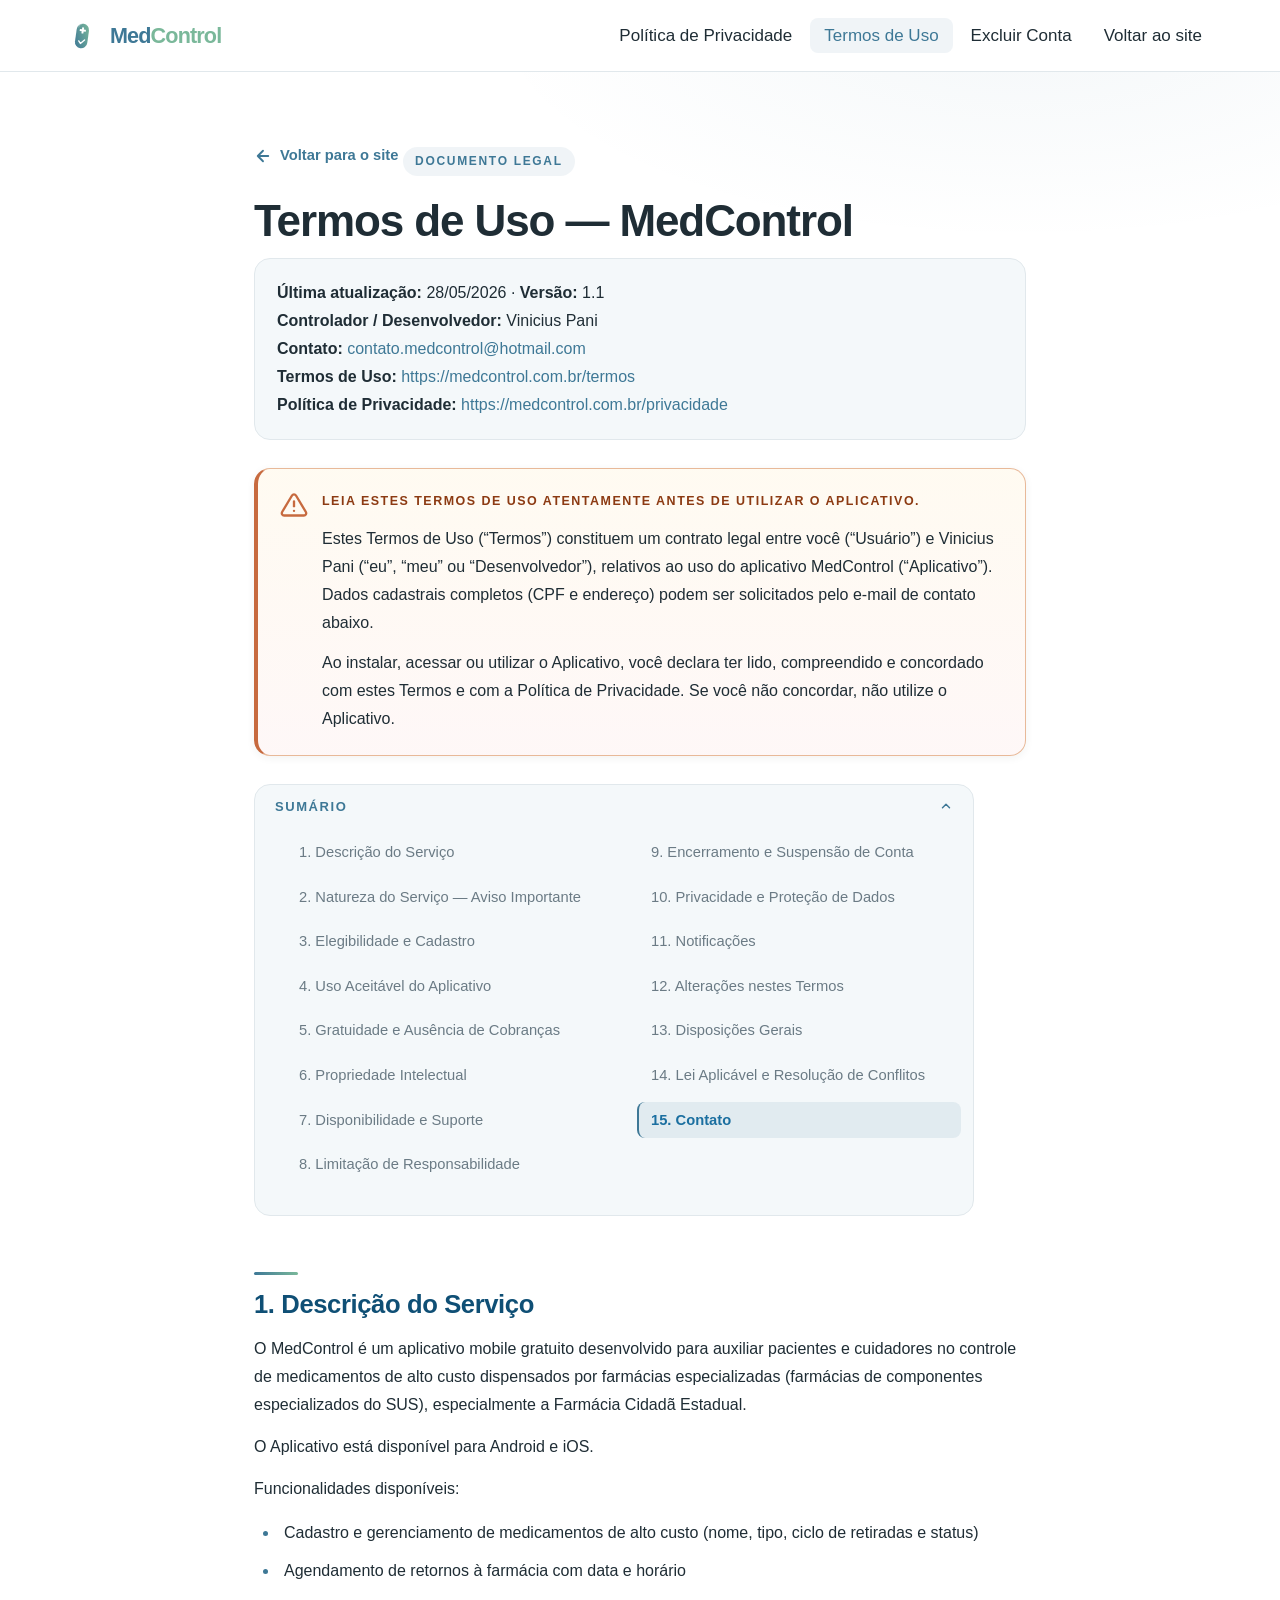
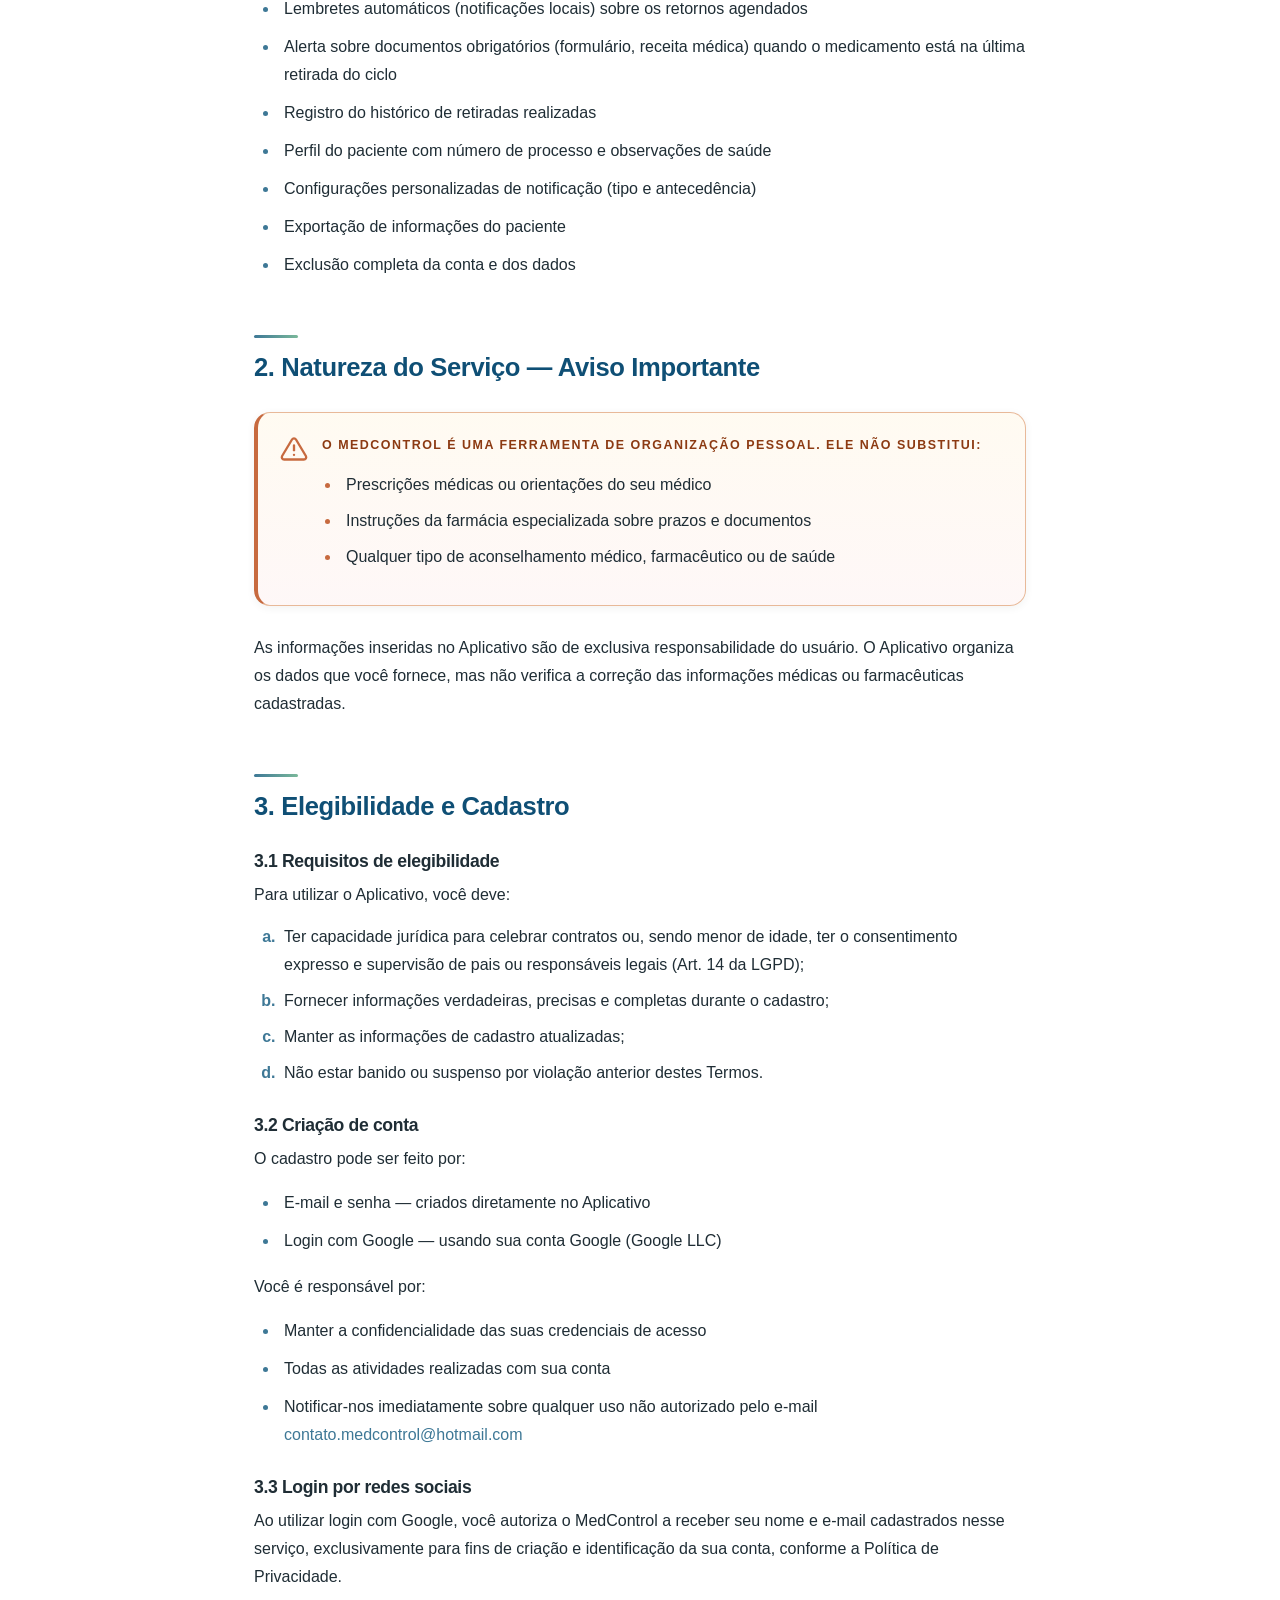
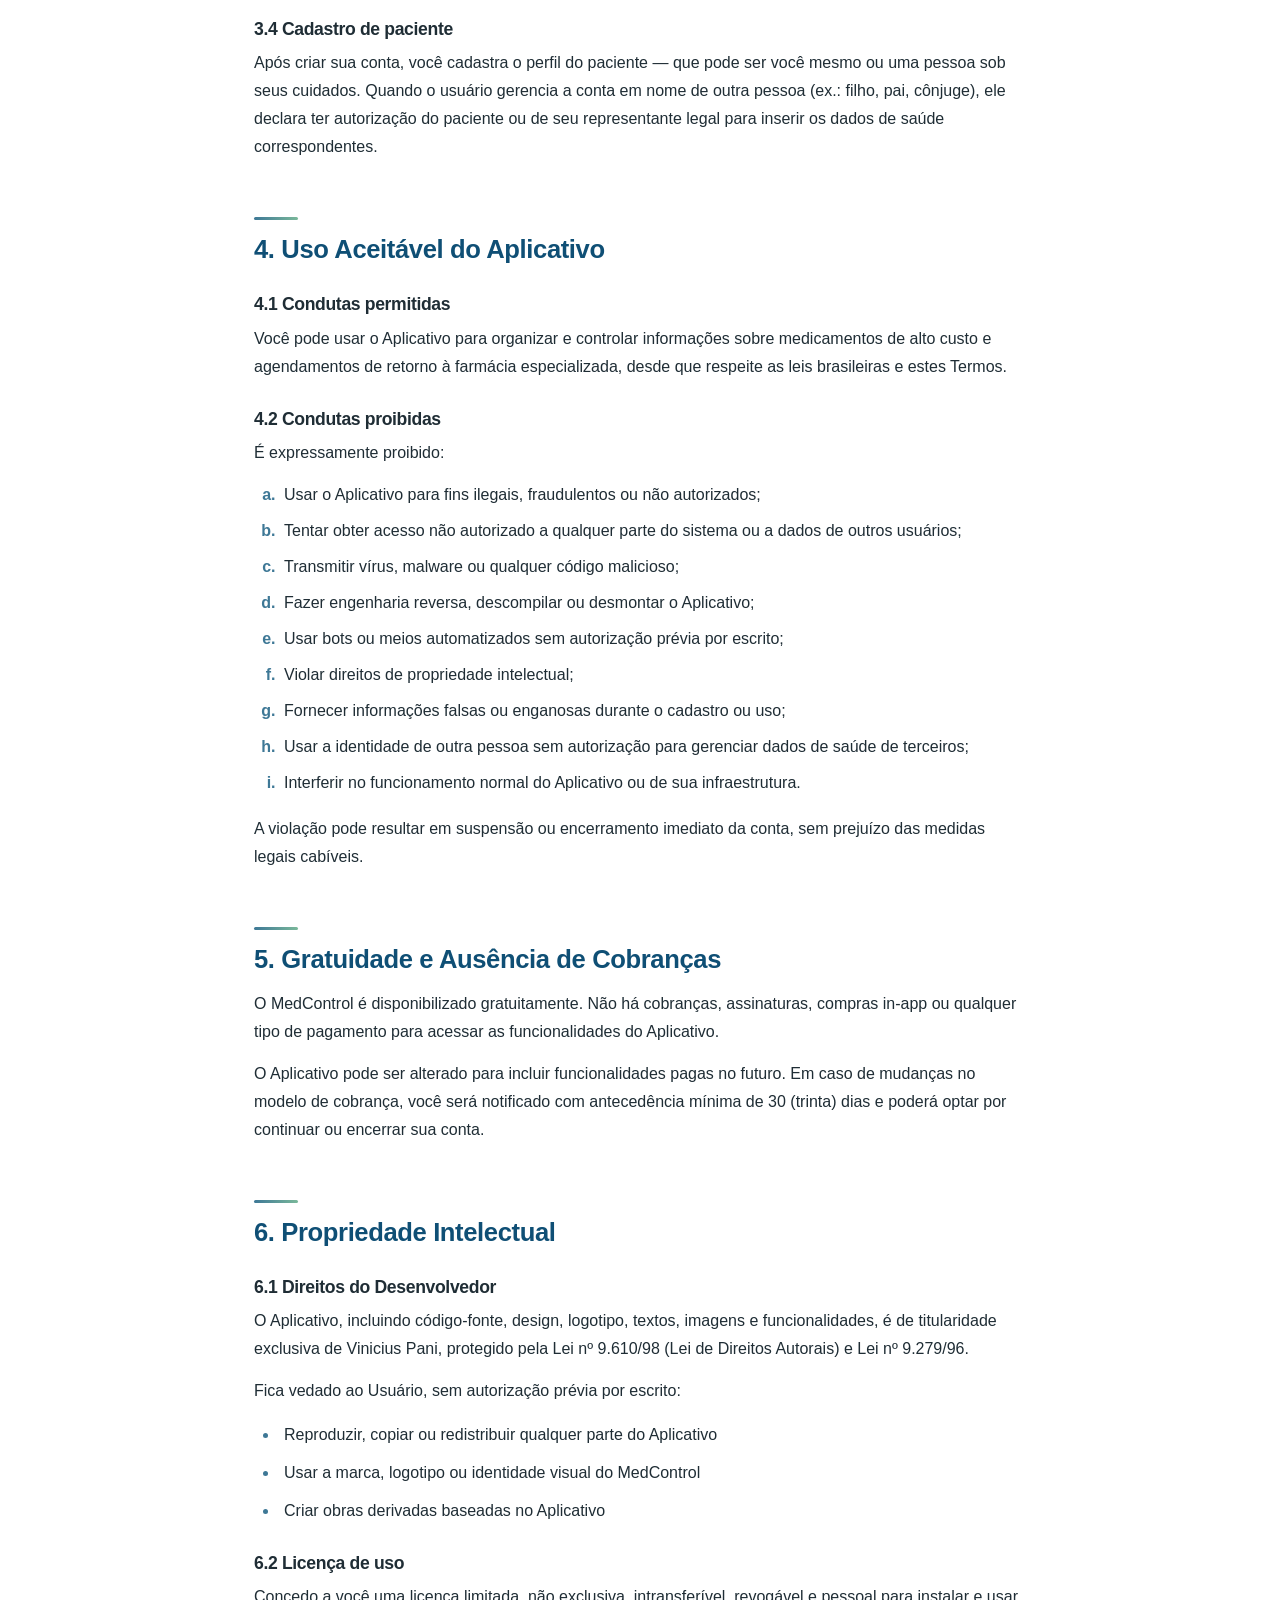
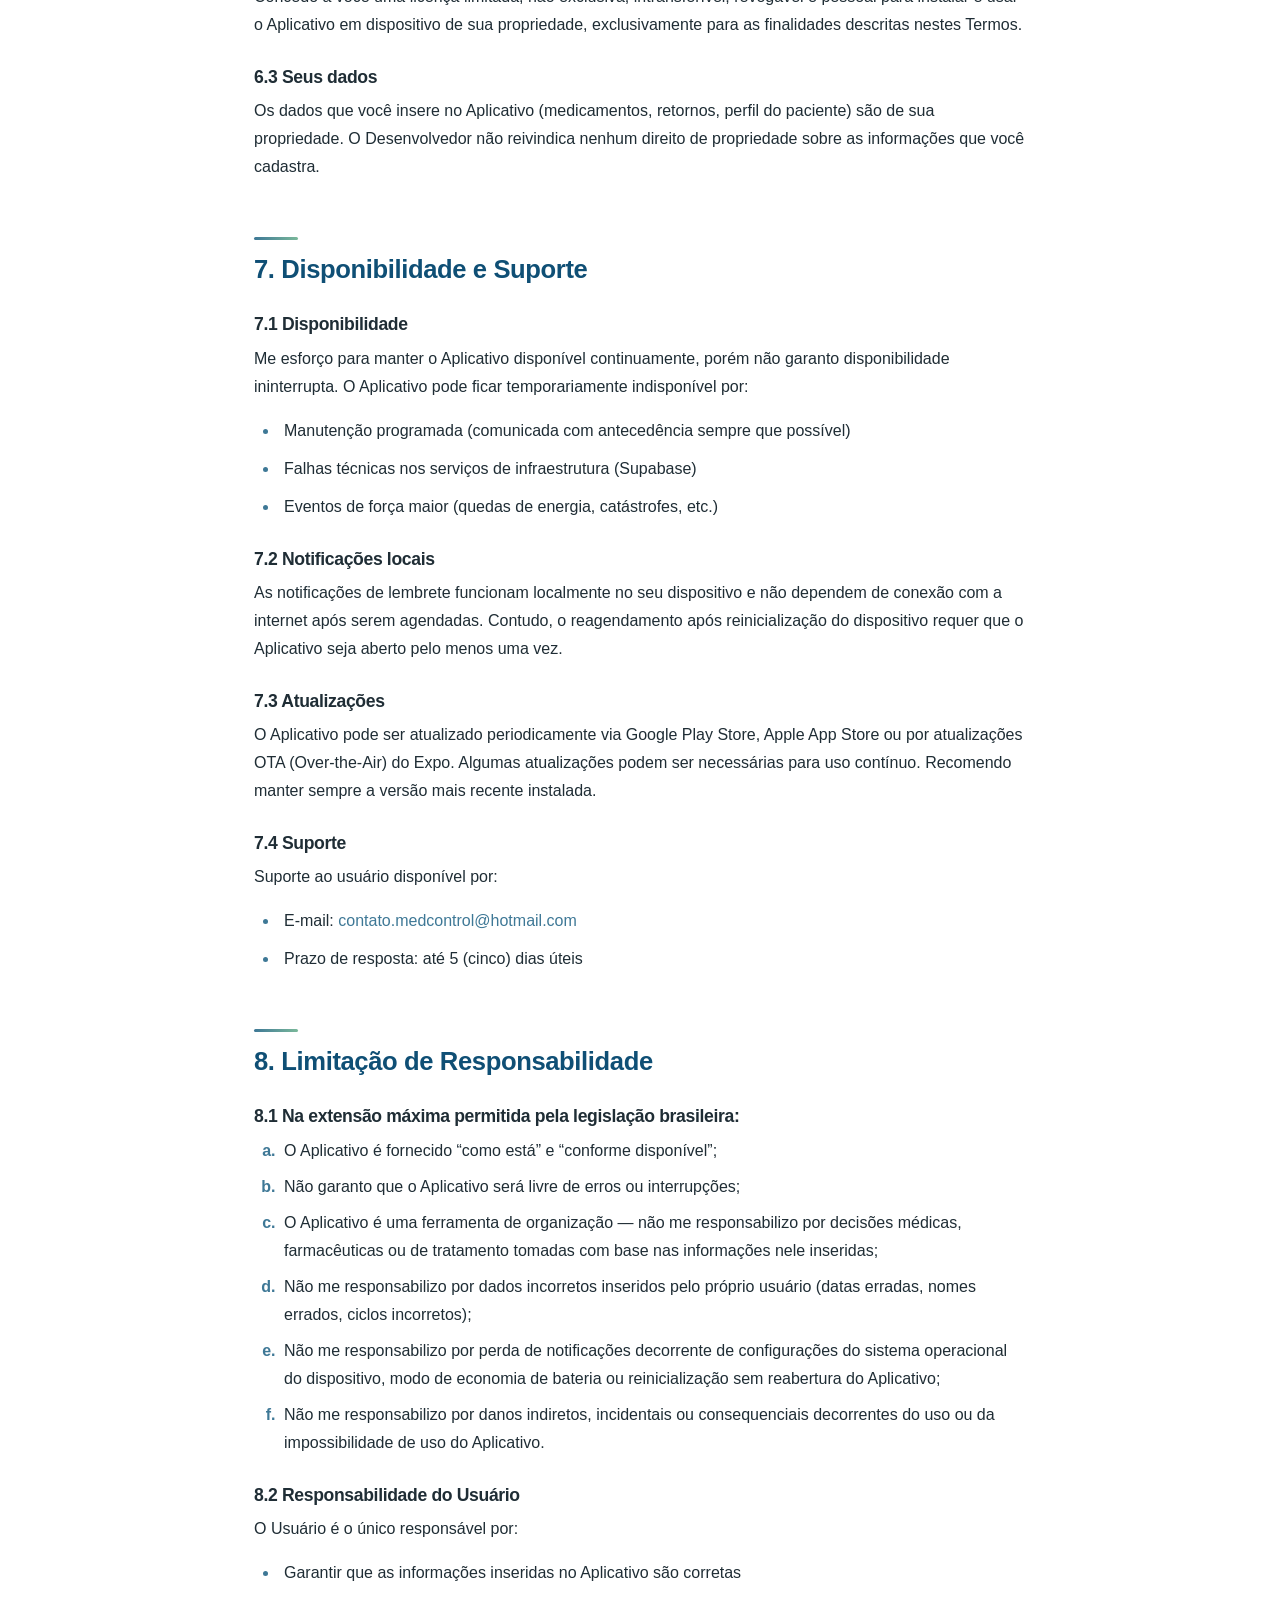
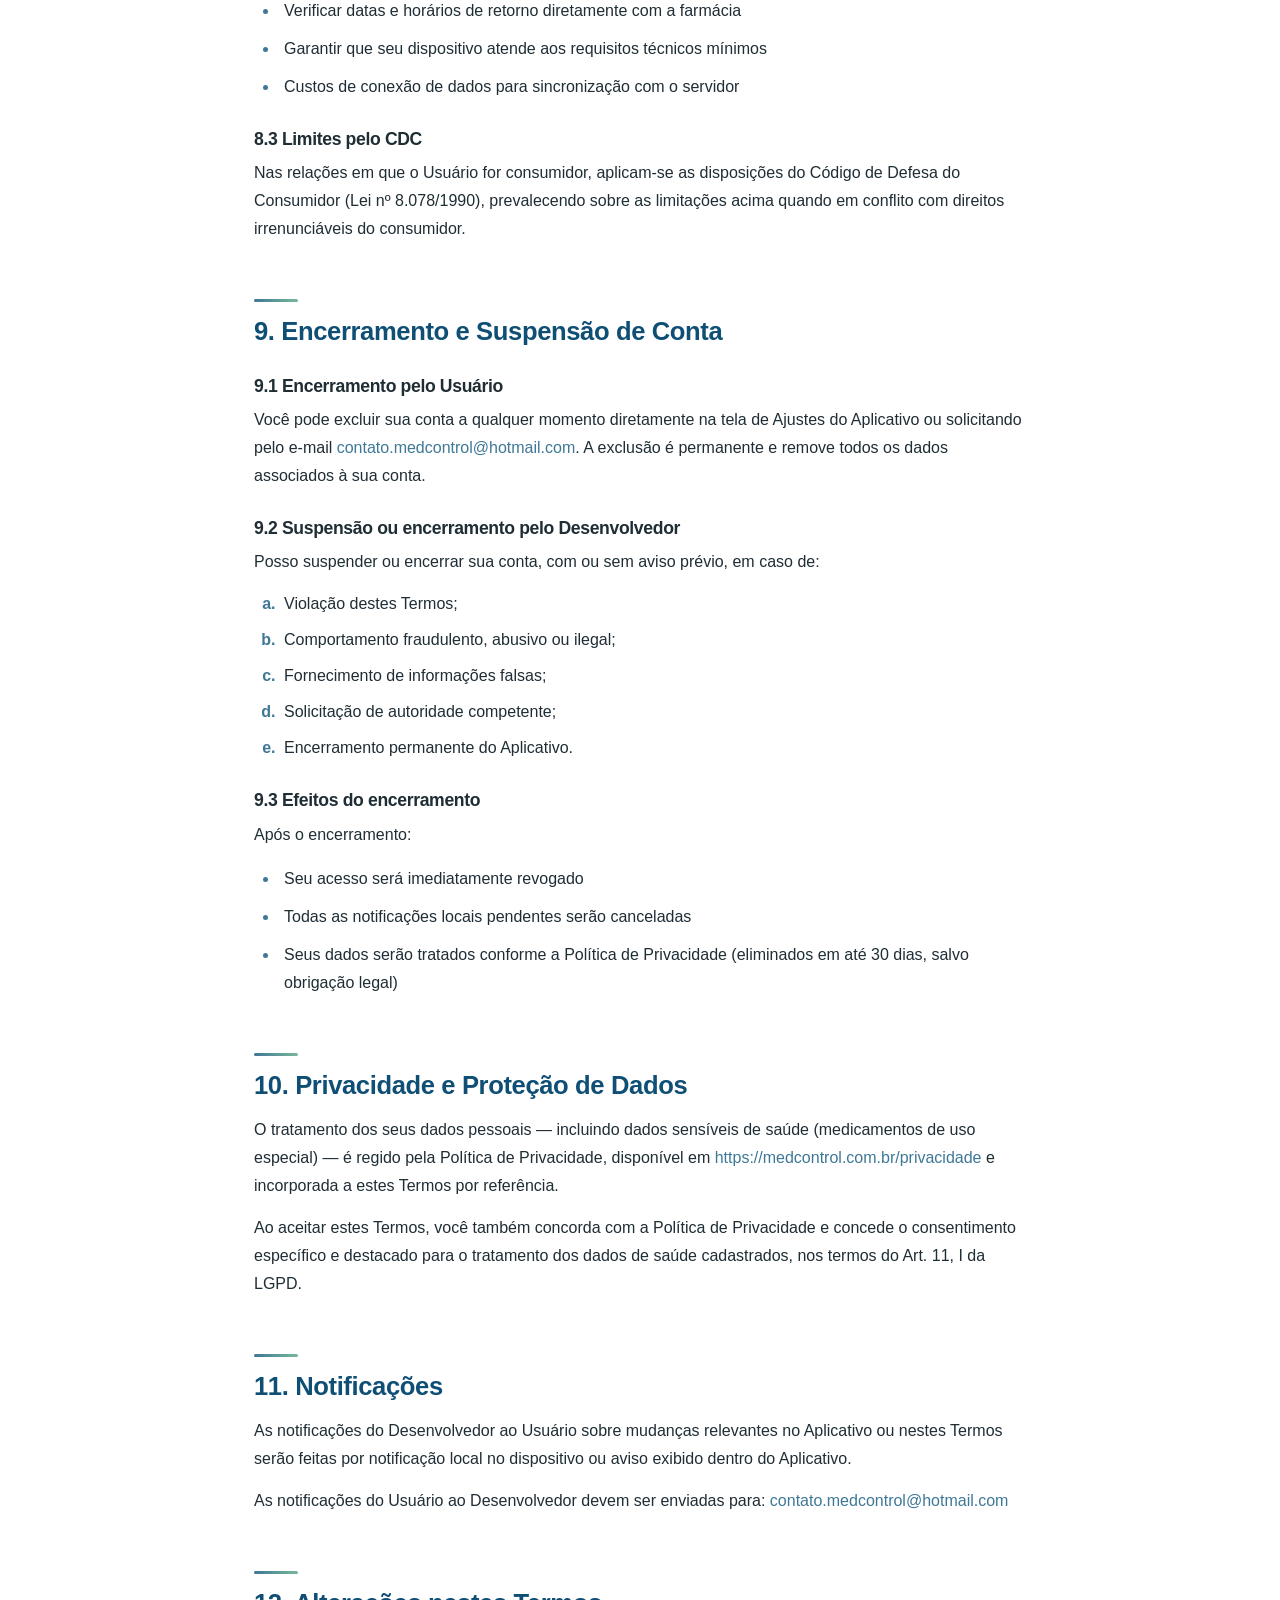
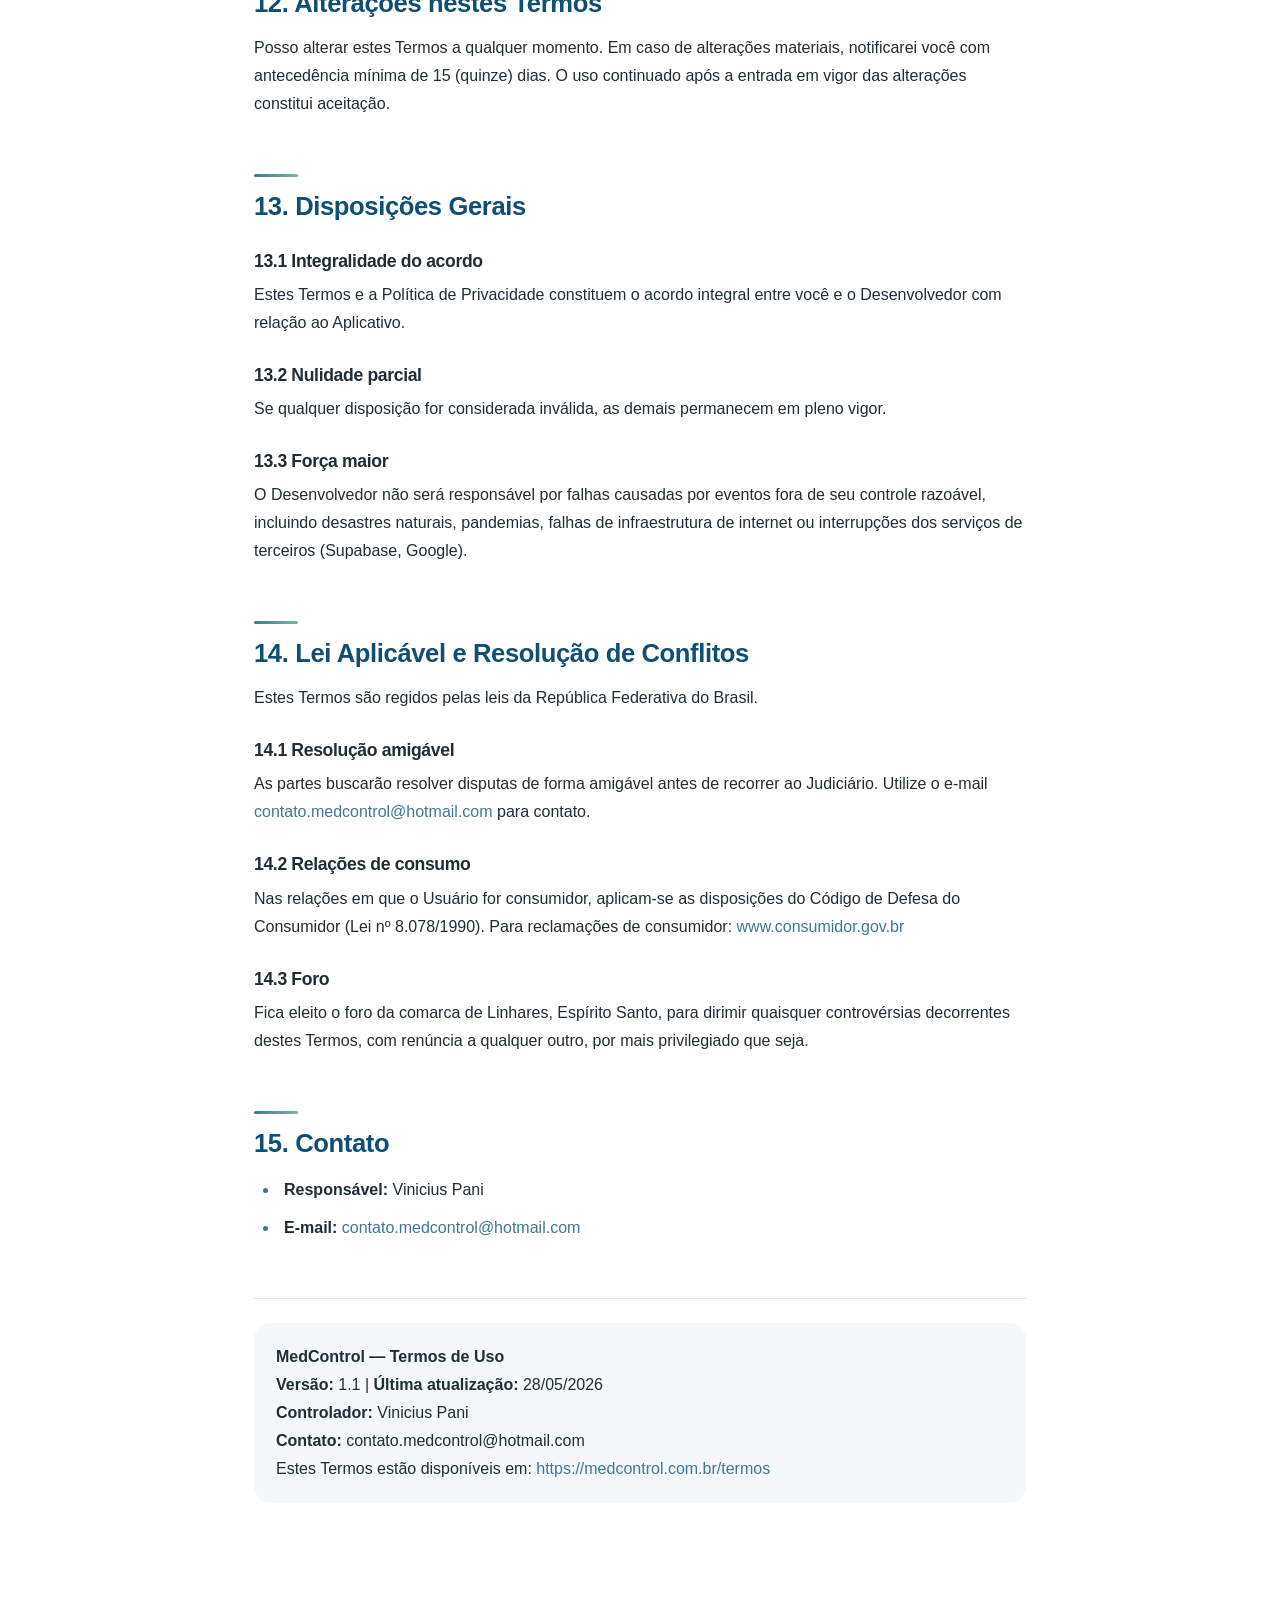
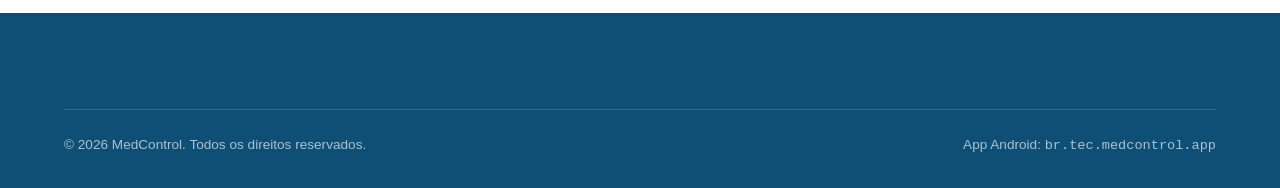
==== commit f525bb00: "fix: Atualizacao politica de privacidade e termo de uso." ====
--- a/privacidade/termos.html
+++ b/privacidade/termos.html
@@ -57,8 +57,8 @@
     <span class="legal__eyebrow">Documento legal</span>
     <h1>Termos de Uso &mdash; MedControl</h1>
     <p class="legal__meta-card">
-      <strong>Última atualização:</strong> 20/05/2026 &middot;
-      <strong>Versão:</strong> 1.0<br />
+      <strong>Última atualização:</strong> 28/05/2026 &middot;
+      <strong>Versão:</strong> 1.1<br />
       <strong>Controlador / Desenvolvedor:</strong> Vinicius Pani<br />
       <strong>Contato:</strong> <a href="mailto:contato.medcontrol@hotmail.com">contato.medcontrol@hotmail.com</a><br />
       <strong>Termos de Uso:</strong> <a href="https://medcontrol.com.br/termos" target="_blank" rel="noopener noreferrer">https://medcontrol.com.br/termos</a><br />
@@ -135,7 +135,6 @@
     <ul>
       <li>E-mail e senha &mdash; criados diretamente no Aplicativo</li>
       <li>Login com Google &mdash; usando sua conta Google (Google LLC)</li>
-      <li>Login com Facebook &mdash; usando sua conta Facebook (Meta Platforms, Inc.)</li>
     </ul>
     <p>Você é responsável por:</p>
     <ul>
@@ -145,7 +144,7 @@
     </ul>
 
     <h3>3.3 Login por redes sociais</h3>
-    <p>Ao utilizar login com Google ou Facebook, você autoriza o MedControl a receber seu nome e e-mail cadastrados nesses serviços, exclusivamente para fins de criação e identificação da sua conta, conforme a Política de Privacidade.</p>
+    <p>Ao utilizar login com Google, você autoriza o MedControl a receber seu nome e e-mail cadastrados nesse serviço, exclusivamente para fins de criação e identificação da sua conta, conforme a Política de Privacidade.</p>
 
     <h3>3.4 Cadastro de paciente</h3>
     <p>Após criar sua conta, você cadastra o perfil do paciente &mdash; que pode ser você mesmo ou uma pessoa sob seus cuidados. Quando o usuário gerencia a conta em nome de outra pessoa (ex.: filho, pai, cônjuge), ele declara ter autorização do paciente ou de seu representante legal para inserir os dados de saúde correspondentes.</p>
@@ -281,7 +280,7 @@
     <p>Se qualquer disposição for considerada inválida, as demais permanecem em pleno vigor.</p>
 
     <h3>13.3 Força maior</h3>
-    <p>O Desenvolvedor não será responsável por falhas causadas por eventos fora de seu controle razoável, incluindo desastres naturais, pandemias, falhas de infraestrutura de internet ou interrupções dos serviços de terceiros (Supabase, Google, Meta).</p>
+    <p>O Desenvolvedor não será responsável por falhas causadas por eventos fora de seu controle razoável, incluindo desastres naturais, pandemias, falhas de infraestrutura de internet ou interrupções dos serviços de terceiros (Supabase, Google).</p>
 
     <h2 id="secao-14">14. Lei Aplicável e Resolução de Conflitos</h2>
     <p>Estes Termos são regidos pelas leis da República Federativa do Brasil.</p>
@@ -305,7 +304,7 @@
 
     <p class="legal__doc-footer">
       <strong>MedControl &mdash; Termos de Uso</strong><br />
-      <strong>Versão:</strong> 1.0 | <strong>Última atualização:</strong> 20/05/2026<br />
+      <strong>Versão:</strong> 1.1 | <strong>Última atualização:</strong> 28/05/2026<br />
       <strong>Controlador:</strong> Vinicius Pani<br />
       <strong>Contato:</strong> contato.medcontrol@hotmail.com<br />
       Estes Termos estão disponíveis em: <a href="https://medcontrol.com.br/termos" target="_blank" rel="noopener noreferrer">https://medcontrol.com.br/termos</a>
--- a/assets/css/styles.css
+++ b/assets/css/styles.css
@@ -307,10 +307,17 @@
     padding: 16px 24px 24px;
     gap: 8px;
     transform: translateY(-110%);
-    transition: transform 0.3s var(--ease);
+    visibility: hidden;
+    pointer-events: none;
+    transition: transform 0.3s var(--ease), visibility 0s linear 0.3s;
     box-shadow: var(--shadow-md);
   }
-  .nav[data-open="true"] { transform: translateY(0); }
+  .nav[data-open="true"] {
+    transform: translateY(0);
+    visibility: visible;
+    pointer-events: auto;
+    transition: transform 0.3s var(--ease), visibility 0s linear 0s;
+  }
   .nav__list { flex-direction: column; gap: 0; }
   .nav__list a { padding: 14px 12px; font-size: 1.05rem; }
   .nav__cta { margin: 12px 0 0; align-self: stretch; }
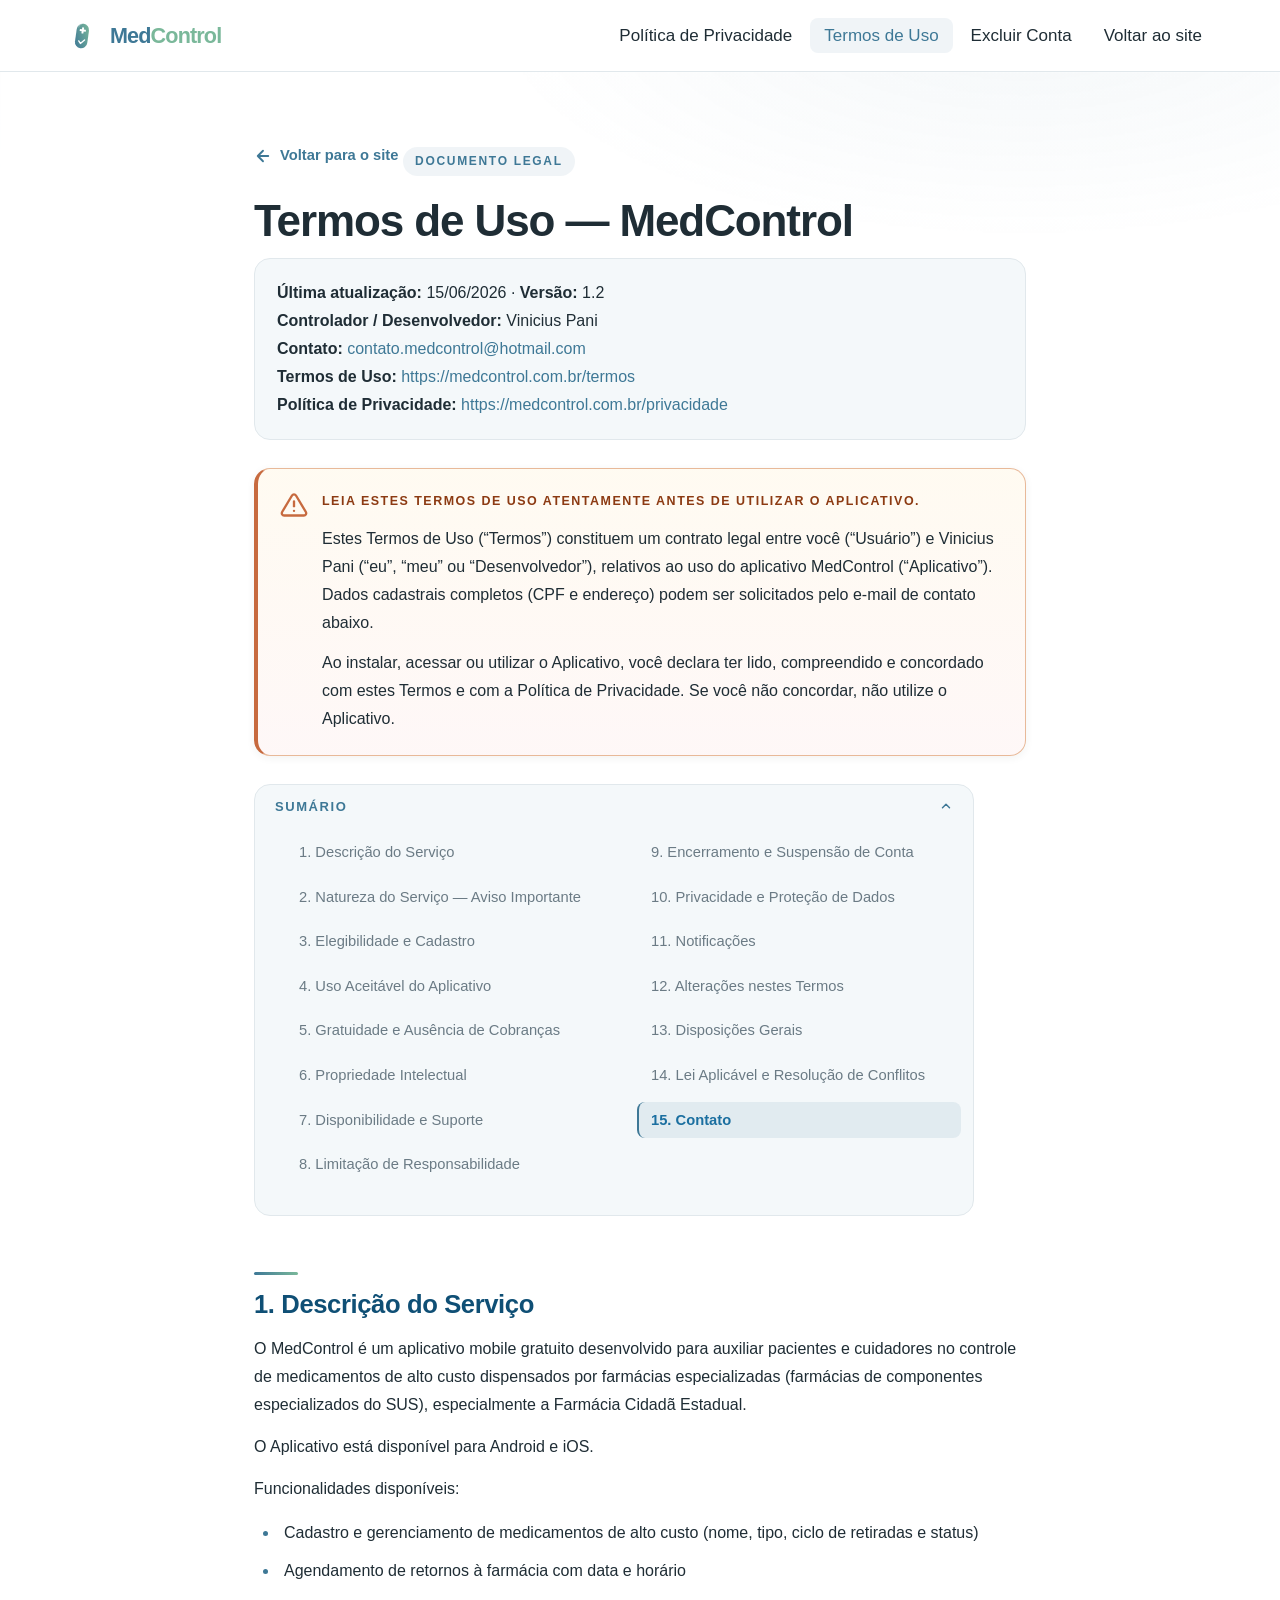
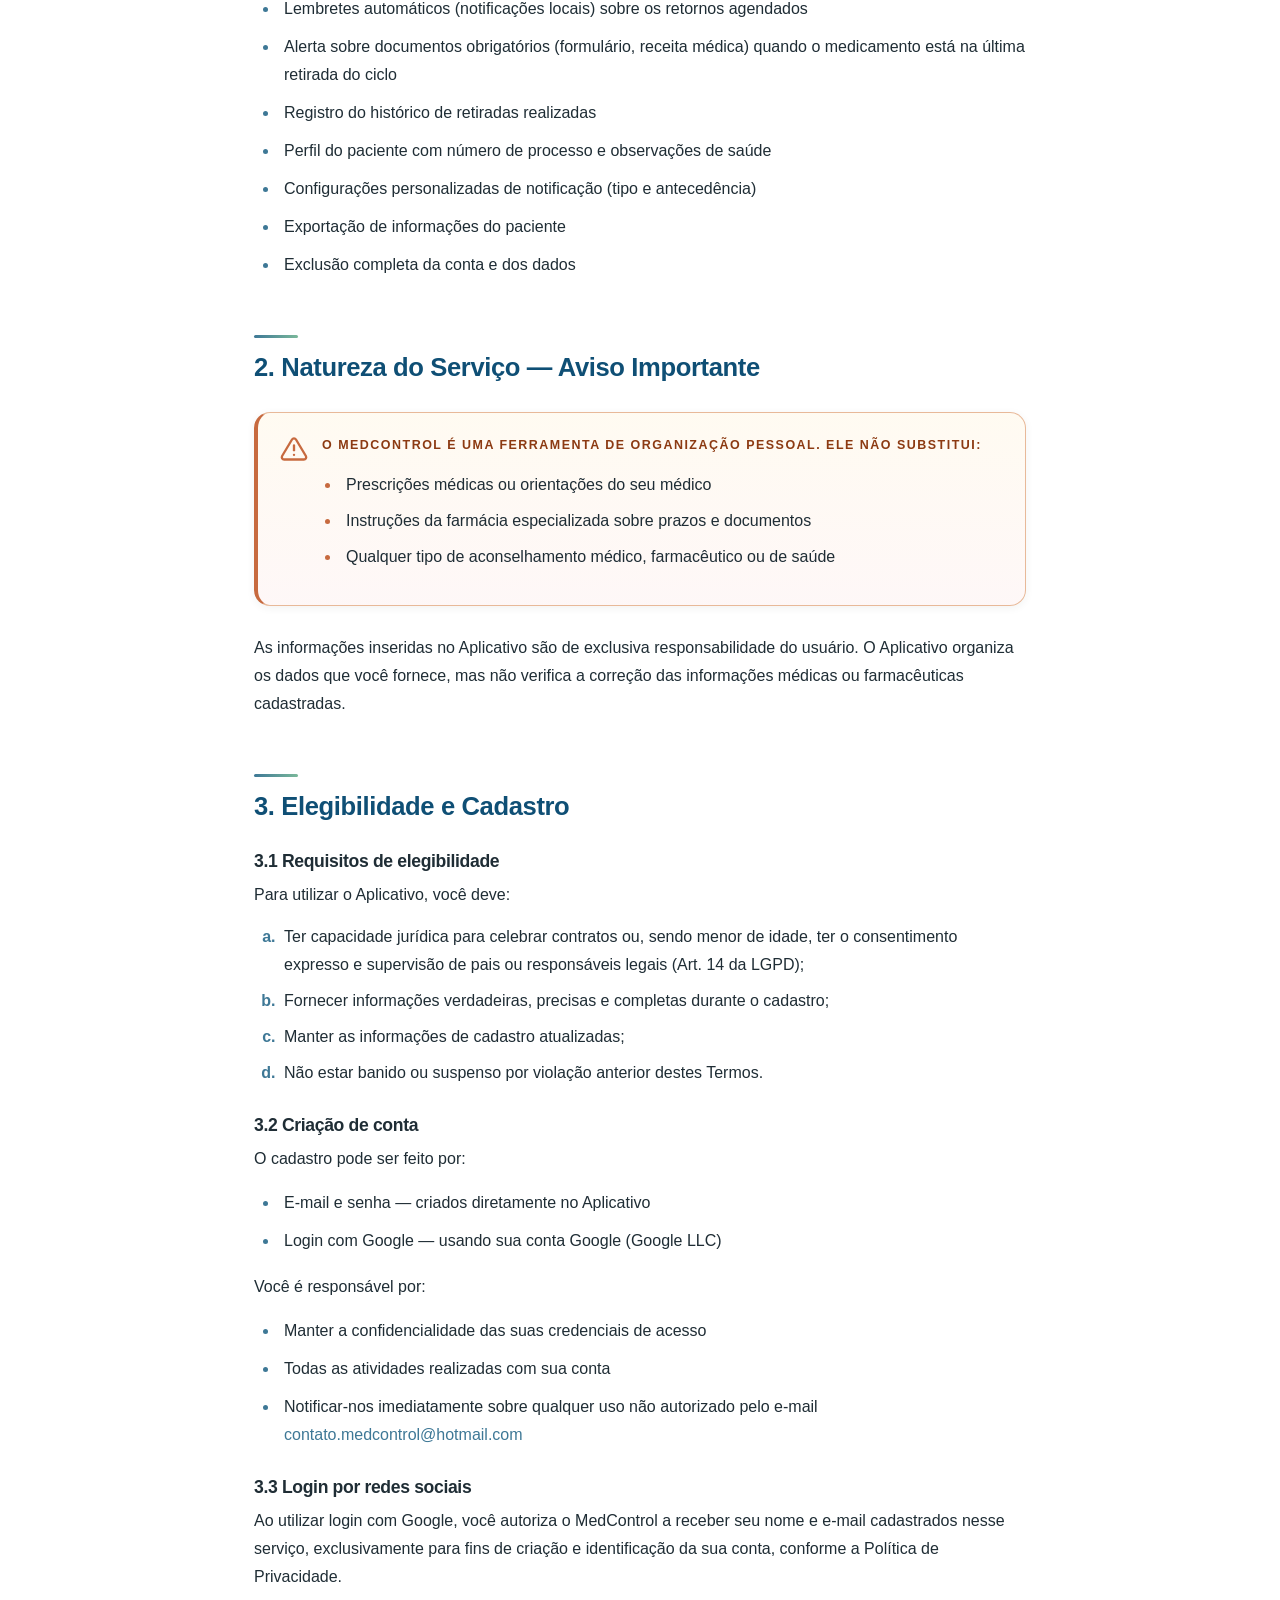
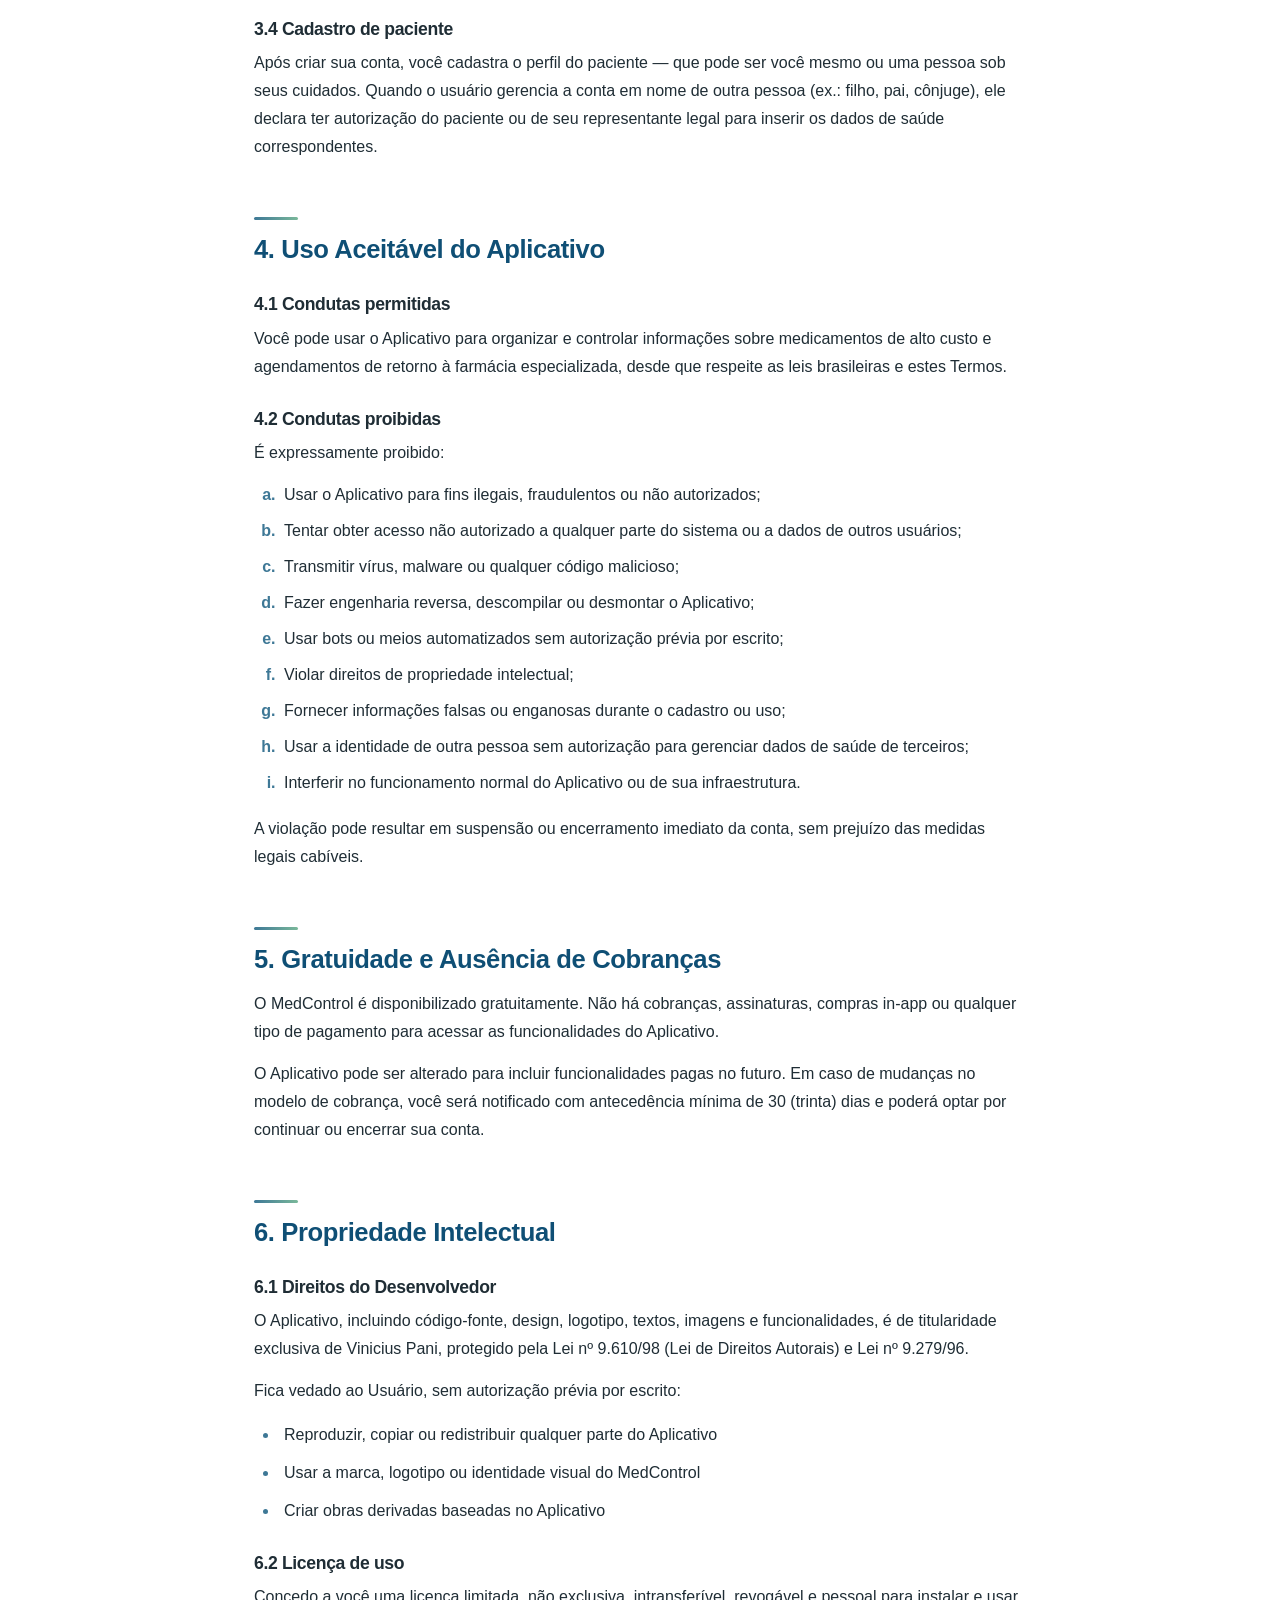
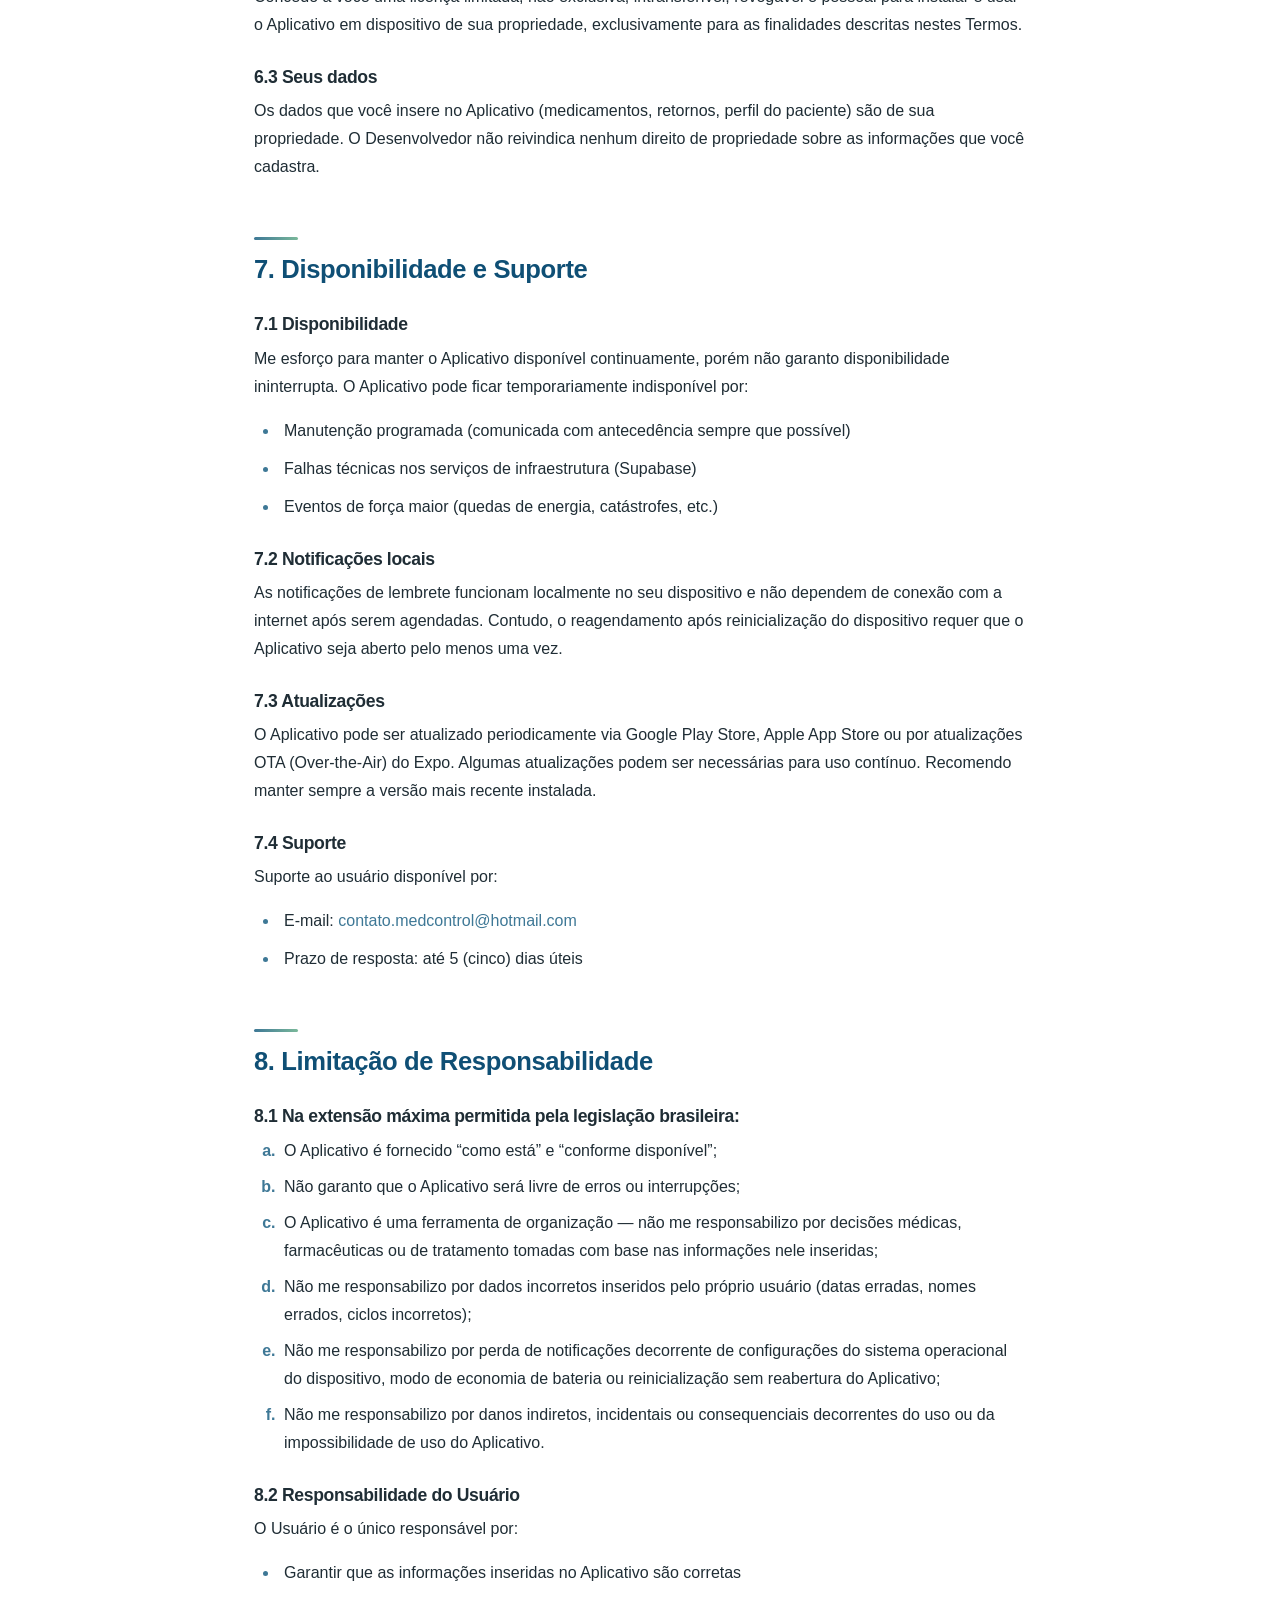
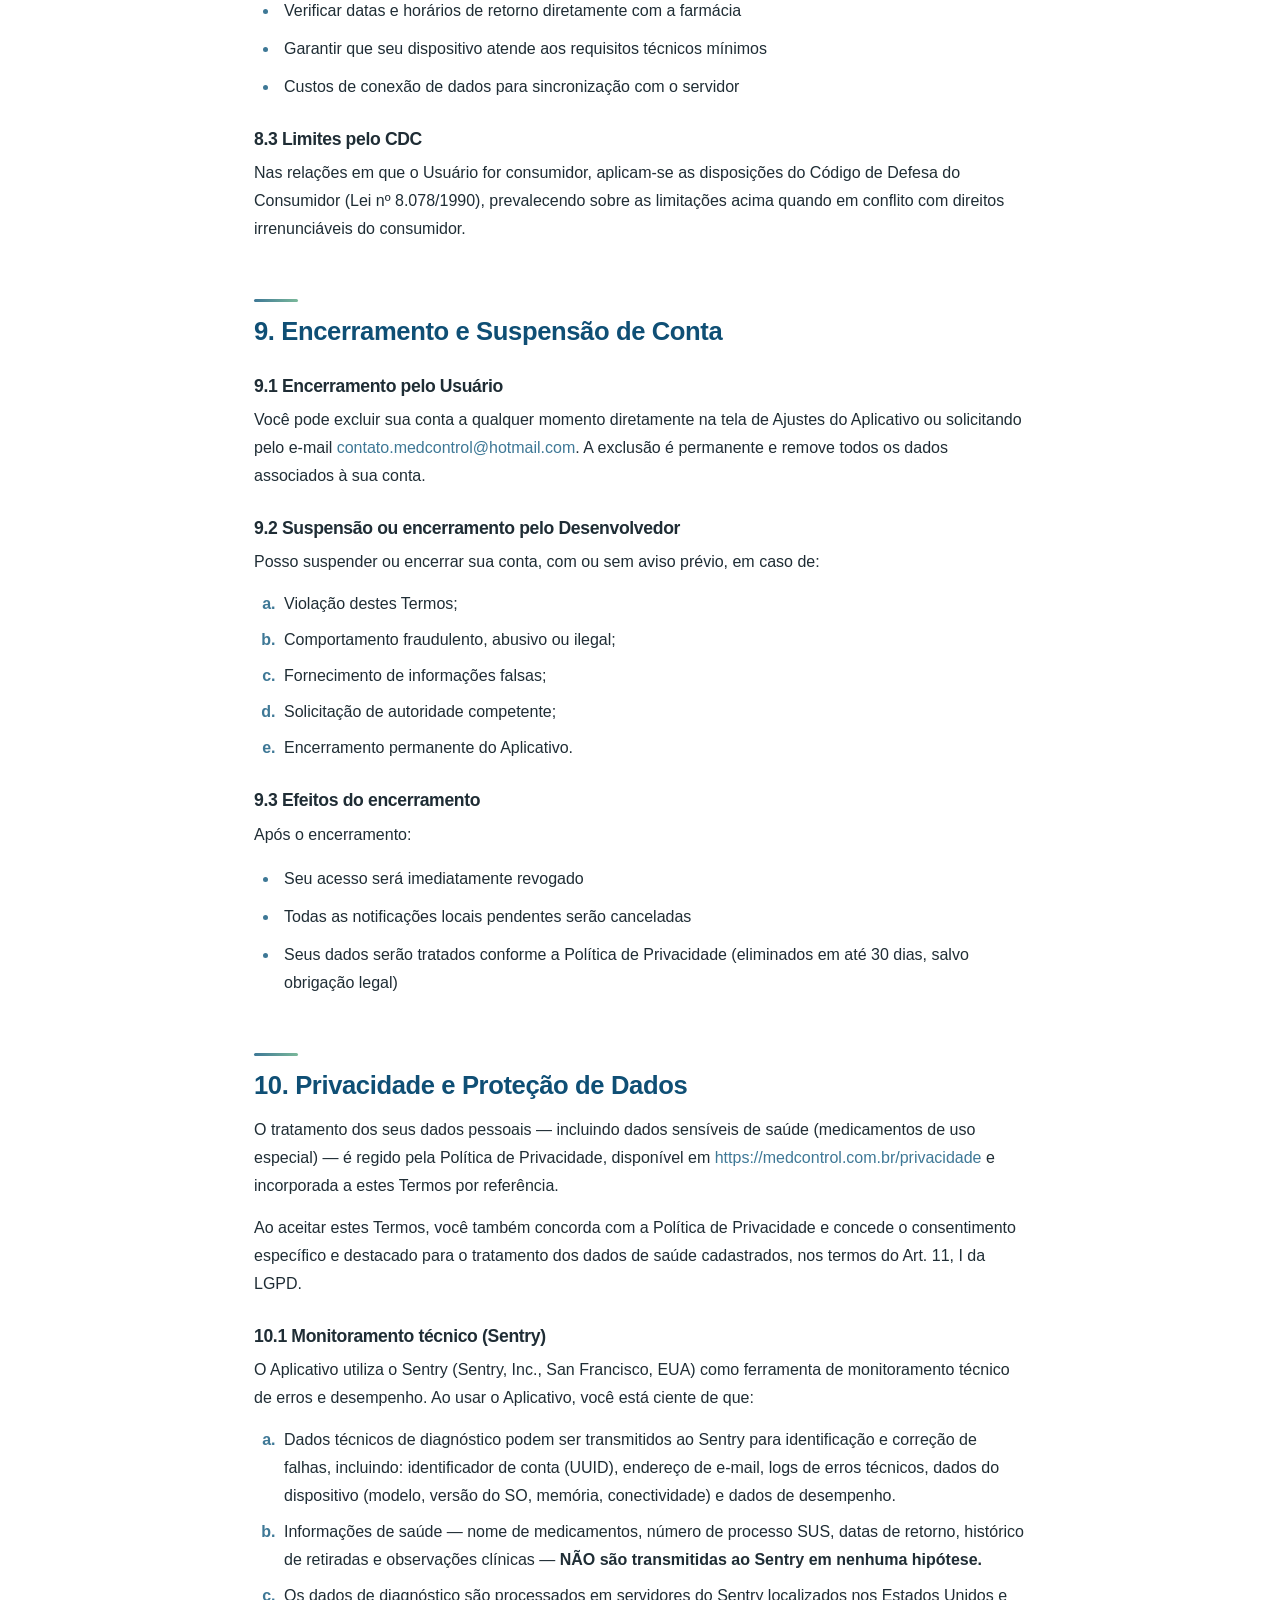
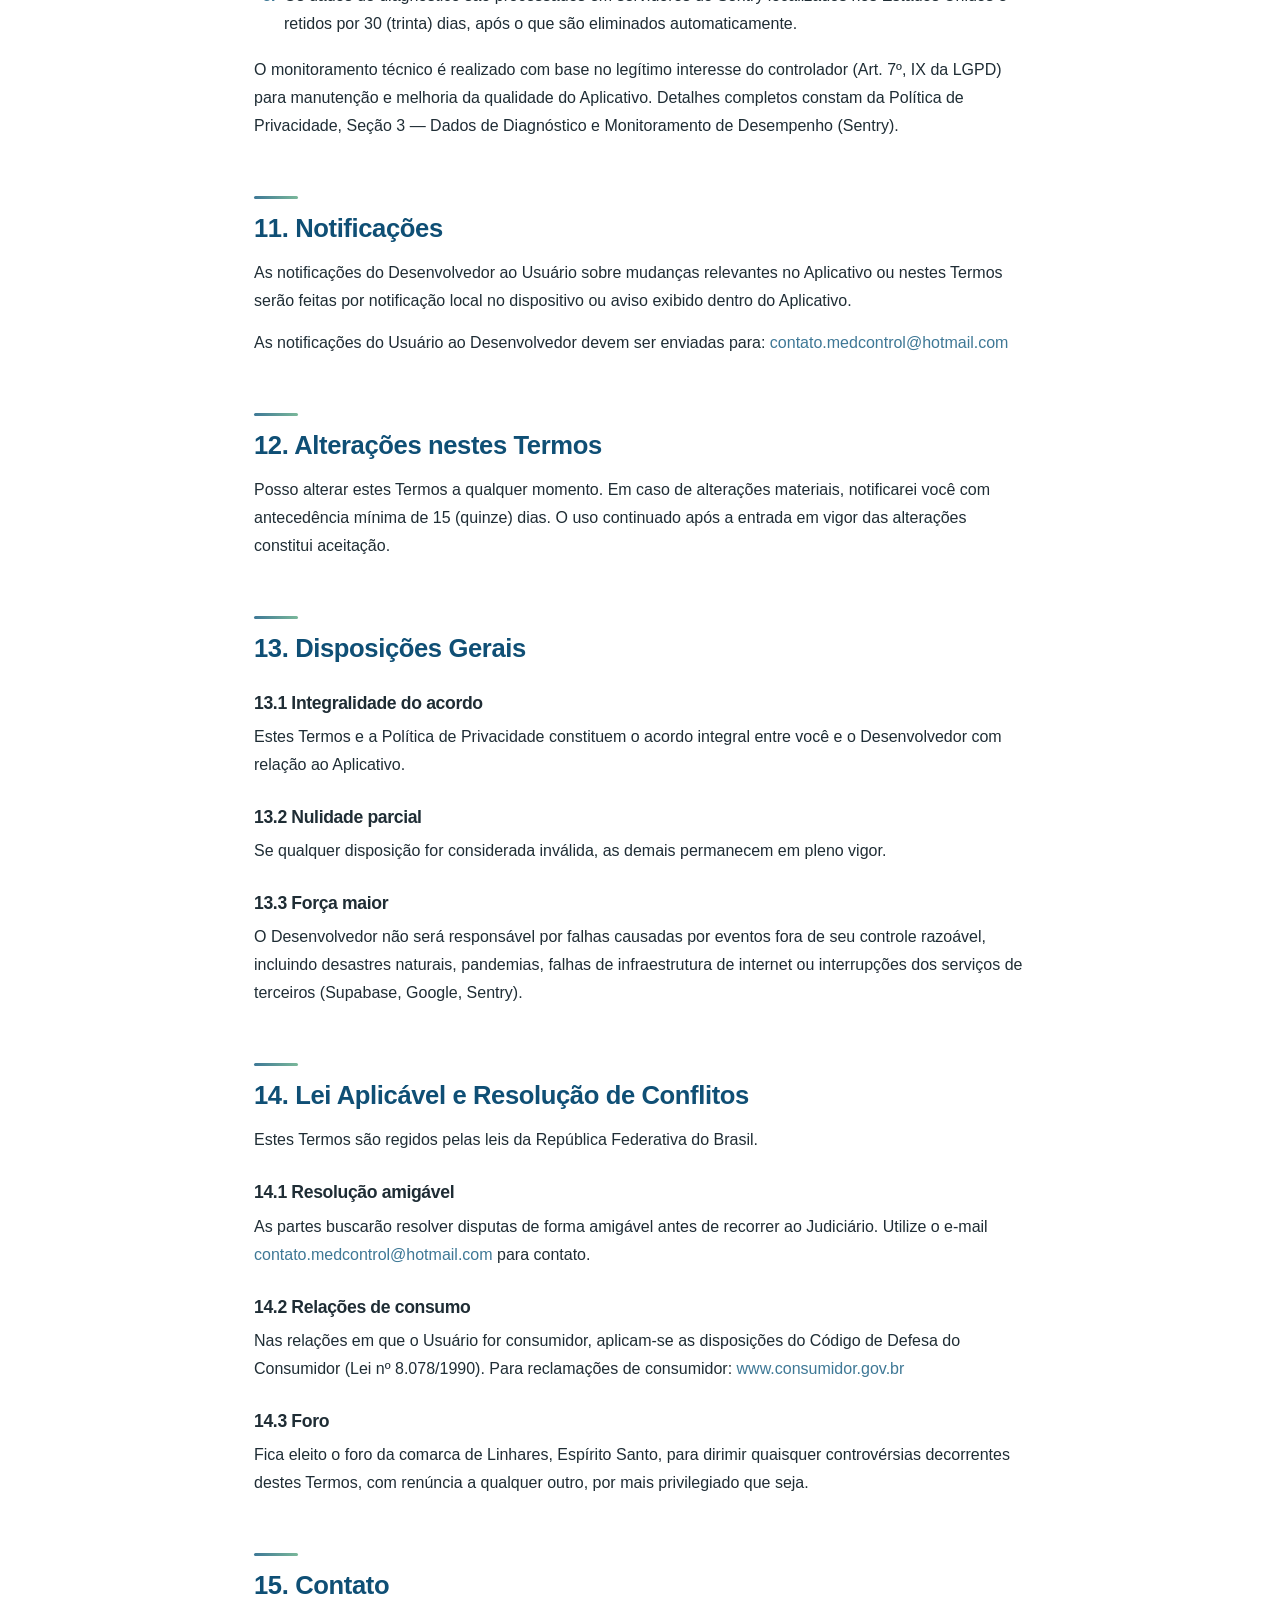
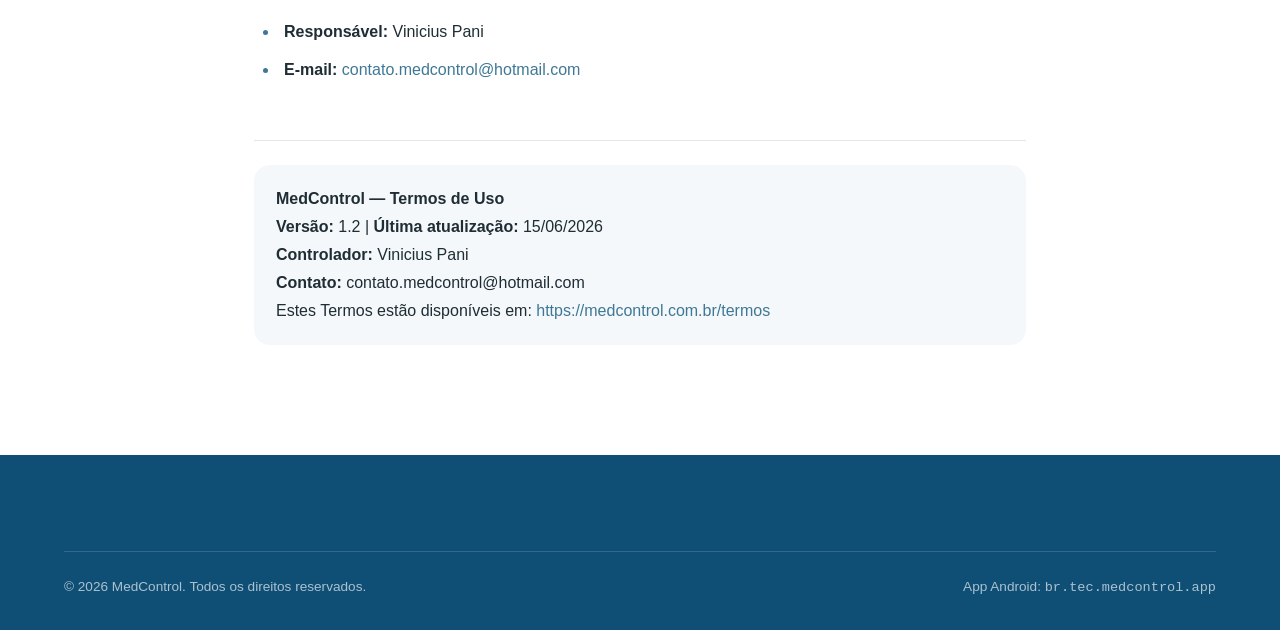
==== commit d9bbc3c3: "fix: Atualizacao politica de privacidade e termo de uso para versao 1.2" ====
--- a/privacidade/termos.html
+++ b/privacidade/termos.html
@@ -57,8 +57,8 @@
     <span class="legal__eyebrow">Documento legal</span>
     <h1>Termos de Uso &mdash; MedControl</h1>
     <p class="legal__meta-card">
-      <strong>Última atualização:</strong> 28/05/2026 &middot;
-      <strong>Versão:</strong> 1.1<br />
+      <strong>Última atualização:</strong> 15/06/2026 &middot;
+      <strong>Versão:</strong> 1.2<br />
       <strong>Controlador / Desenvolvedor:</strong> Vinicius Pani<br />
       <strong>Contato:</strong> <a href="mailto:contato.medcontrol@hotmail.com">contato.medcontrol@hotmail.com</a><br />
       <strong>Termos de Uso:</strong> <a href="https://medcontrol.com.br/termos" target="_blank" rel="noopener noreferrer">https://medcontrol.com.br/termos</a><br />
@@ -264,6 +264,15 @@
     <p>O tratamento dos seus dados pessoais &mdash; incluindo dados sensíveis de saúde (medicamentos de uso especial) &mdash; é regido pela Política de Privacidade, disponível em <a href="index.html">https://medcontrol.com.br/privacidade</a> e incorporada a estes Termos por referência.</p>
     <p>Ao aceitar estes Termos, você também concorda com a Política de Privacidade e concede o consentimento específico e destacado para o tratamento dos dados de saúde cadastrados, nos termos do Art. 11, I da LGPD.</p>
 
+    <h3>10.1 Monitoramento técnico (Sentry)</h3>
+    <p>O Aplicativo utiliza o Sentry (Sentry, Inc., San Francisco, EUA) como ferramenta de monitoramento técnico de erros e desempenho. Ao usar o Aplicativo, você está ciente de que:</p>
+    <ol type="a">
+      <li>Dados técnicos de diagnóstico podem ser transmitidos ao Sentry para identificação e correção de falhas, incluindo: identificador de conta (UUID), endereço de e-mail, logs de erros técnicos, dados do dispositivo (modelo, versão do SO, memória, conectividade) e dados de desempenho.</li>
+      <li>Informações de saúde &mdash; nome de medicamentos, número de processo SUS, datas de retorno, histórico de retiradas e observações clínicas &mdash; <strong>NÃO são transmitidas ao Sentry em nenhuma hipótese.</strong></li>
+      <li>Os dados de diagnóstico são processados em servidores do Sentry localizados nos Estados Unidos e retidos por 30 (trinta) dias, após o que são eliminados automaticamente.</li>
+    </ol>
+    <p>O monitoramento técnico é realizado com base no legítimo interesse do controlador (Art. 7º, IX da LGPD) para manutenção e melhoria da qualidade do Aplicativo. Detalhes completos constam da Política de Privacidade, Seção 3 &mdash; Dados de Diagnóstico e Monitoramento de Desempenho (Sentry).</p>
+
     <h2 id="secao-11">11. Notificações</h2>
     <p>As notificações do Desenvolvedor ao Usuário sobre mudanças relevantes no Aplicativo ou nestes Termos serão feitas por notificação local no dispositivo ou aviso exibido dentro do Aplicativo.</p>
     <p>As notificações do Usuário ao Desenvolvedor devem ser enviadas para: <a href="mailto:contato.medcontrol@hotmail.com">contato.medcontrol@hotmail.com</a></p>
@@ -280,7 +289,7 @@
     <p>Se qualquer disposição for considerada inválida, as demais permanecem em pleno vigor.</p>
 
     <h3>13.3 Força maior</h3>
-    <p>O Desenvolvedor não será responsável por falhas causadas por eventos fora de seu controle razoável, incluindo desastres naturais, pandemias, falhas de infraestrutura de internet ou interrupções dos serviços de terceiros (Supabase, Google).</p>
+    <p>O Desenvolvedor não será responsável por falhas causadas por eventos fora de seu controle razoável, incluindo desastres naturais, pandemias, falhas de infraestrutura de internet ou interrupções dos serviços de terceiros (Supabase, Google, Sentry).</p>
 
     <h2 id="secao-14">14. Lei Aplicável e Resolução de Conflitos</h2>
     <p>Estes Termos são regidos pelas leis da República Federativa do Brasil.</p>
@@ -304,7 +313,7 @@
 
     <p class="legal__doc-footer">
       <strong>MedControl &mdash; Termos de Uso</strong><br />
-      <strong>Versão:</strong> 1.1 | <strong>Última atualização:</strong> 28/05/2026<br />
+      <strong>Versão:</strong> 1.2 | <strong>Última atualização:</strong> 15/06/2026<br />
       <strong>Controlador:</strong> Vinicius Pani<br />
       <strong>Contato:</strong> contato.medcontrol@hotmail.com<br />
       Estes Termos estão disponíveis em: <a href="https://medcontrol.com.br/termos" target="_blank" rel="noopener noreferrer">https://medcontrol.com.br/termos</a>
